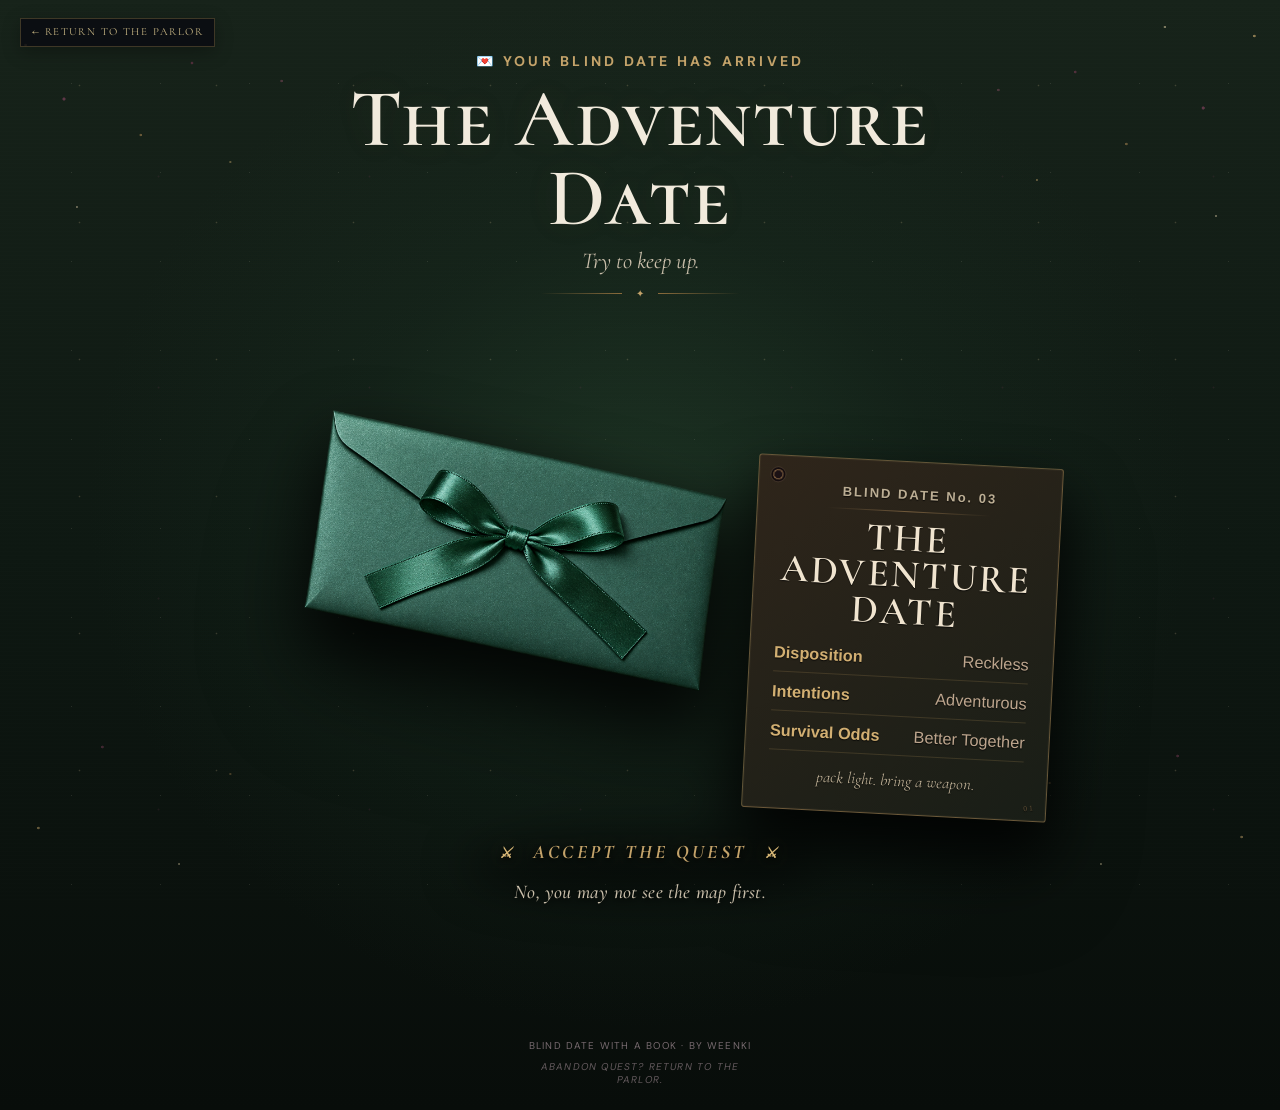
==== adventure/index.html @ 0236da06 "Ready to Launch - Return Fix" ====
<!doctype html>
<html lang="en">
<head>
  <meta charset="utf-8">
  <meta name="viewport" content="width=device-width,initial-scale=1">
  <meta name="theme-color" content="#102016">
  <title>The Adventure Date · Blind Date With a Book</title>
  <link rel="stylesheet" href="style.css?v=adventure-parlor-exit-v2">
</head>
<body>
  <a class="parlor-return" href="../" aria-label="Return to the Parlor">← RETURN TO THE PARLOR</a>
  <div class="ambient ambient-one" aria-hidden="true"></div>
  <div class="ambient ambient-two" aria-hidden="true"></div>
  <div class="stars" aria-hidden="true"></div>

  <main class="stage">
    <header class="intro">
      <p class="eyebrow">💌 YOUR BLIND DATE HAS ARRIVED</p>
      <h1>The Adventure Date</h1>
      <p class="teaser">Try to keep up.</p>
      <div class="intro-rule" aria-hidden="true"><span>✦</span></div>
    </header>

    <section class="experience" id="experience">
      <button class="parcel" id="parcel" type="button" aria-label="Accept the quest and reveal your blind date">
        <span class="parcel-shadow" aria-hidden="true"></span>

        <span class="artifact-wrap">
          <img class="artifact-image" src="adventure-book.png?v=2" alt="A wild floral arrangement concealing the identity of The Adventure Date">

          <span class="gift-tag">
            <small>BLIND DATE No. 03</small>
            <span class="tag-rule"></span>
            <strong>THE<br>ADVENTURE DATE</strong>
            <span class="profile-lines">
              <span><b>Disposition</b> Reckless</span>
              <span><b>Intentions</b> Adventurous</span>
              <span><b>Survival Odds</b> Better Together</span>
            </span>
            <em>pack light. bring a weapon.</em>
          </span>
        </span>

        <span class="open-label">
          <span>⚔</span>
          ACCEPT THE QUEST
          <span>⚔</span>
          <small>No, you may not see the map first.</small>
        </span>
      </button>

      <article class="reveal" id="reveal" aria-hidden="true" tabindex="-1">
        <div class="reveal-aura" aria-hidden="true"></div>
        <div class="match-badge" aria-hidden="true">⚔</div>
        <p class="match">IT'S A MATCH</p>
        <p class="match-sub">You were told to pack light. This is why.</p>

        <div class="date-layout">
          <div class="book-card cover-card" aria-label="Your date is A Hunt Bound in Blood by Krista Walsh">
            <span class="book-kicker">YOUR DATE IS</span>
            <a class="cover-link" href="https://kristawalshauthor.com/en-dkk/products/ahuntboundinblood-signed" target="_blank" rel="noopener noreferrer" aria-label="View A Hunt Bound in Blood on Krista Walsh's website">
              <img class="book-cover" src="https://imgproxy.fourthwall.dev/kyaQoo6imhklPMNOCARNAjVUAzSEUFcIfyKaNbsKg9o/w%3A1920/sm%3A1/enc/peoHB8gXzDjsmUce/URk1Kze2-LDdwKPb/ABMBqtC24QAJ7GVH/FZOfyT62feSMw3aG/FZwIRUAzNBgg0GzO/fihgcLsbEk1bO81g/z2Q3T1RoK274XM0b/DUs9BpGyb1E03TDQ/l3ChSGIYXUCUy2_R/U9Z5qXpMwna5bORC/MgSws_sIY_xQaJTd/qFjXcqAq_WNV2wvg/RT2Ax-sKRBWXotj7/Hd_wCQ.webp" alt="Cover of A Hunt Bound in Blood by Krista Walsh">
            </a>
            <p class="cover-caption"><strong>A Hunt Bound in Blood</strong><span>Krista Walsh</span></p>
          </div>

          <div class="date-profile">
            <div class="profile-heading">
              <span class="profile-number">DATE No. 03</span>
              <span class="profile-type">THE ADVENTURE DATE</span>
            </div>

            <p class="verdict">Quest accepted. Poor judgment confirmed.</p>
            <p class="message">
              You chose <strong>The Adventure Date.</strong><br>
              Hope you like maps, monsters, and developing feelings at deeply inconvenient moments.
            </p>

            <div class="details">
              <p class="details-title">WHAT&apos;S IN THE PACK</p>
              <div class="chips" aria-label="Book tropes and vibes">
                <span>treasure hunt</span>
                <span>librarian x rogue</span>
                <span>forced proximity</span>
                <span>deadly puzzles</span>
                <span>one tent</span>
                <span>opposites attract</span>
              </div>
            </div>

            <div class="warning-note">
              <span aria-hidden="true">🧭</span>
              <p><strong>House warning:</strong> shifter-claimed forests, giant-filled valleys, dragon-owned mountains, secrets, banter, and spice.</p>
            </div>
          </div>
        </div>

        <button id="reset" class="reset" type="button">↶ Roll the map back up</button>

        <section class="date-review adventure-review" id="date-review" aria-labelledby="review-title">
          <button class="review-toggle" id="review-toggle" type="button" aria-expanded="false" aria-controls="review-panel">
            <span aria-hidden="true">⚔</span> REVIEW YOUR DATE
          </button>
          <div class="review-panel" id="review-panel" hidden>
            <div class="review-card-sheen" aria-hidden="true"></div>
            <div class="review-card-stars" aria-hidden="true"><span></span><span></span><span></span><span></span><span></span><span></span></div>
            <div class="review-card-seal" aria-hidden="true">🧭</div>
            <p class="review-kicker">POST-QUEST FIELD REPORT</p>
            <h2 id="review-title">YOU SURVIVED. FILE YOUR FIELD REPORT.</h2>
            <p class="review-intro">The Matchmaking House needs a complete account of maps, monsters, bad ideas, and inconvenient feelings.</p>
            <form id="review-form" class="review-form">
              <label class="review-field"><span>Discord name <em>optional</em></span><input type="text" name="discordName" maxlength="80" autocomplete="nickname" placeholder="Anonymous adventurers welcome"></label>
              <fieldset class="rating-field"><legend>Overall Date Rating</legend><div class="rating-options" aria-label="Overall Date Rating">
                <label><input type="radio" name="overallRating" value="1" required><span>★<small>1</small></span></label><label><input type="radio" name="overallRating" value="2"><span>★★<small>2</small></span></label><label><input type="radio" name="overallRating" value="3"><span>★★★<small>3</small></span></label><label><input type="radio" name="overallRating" value="4"><span>★★★★<small>4</small></span></label><label><input type="radio" name="overallRating" value="5"><span>★★★★★<small>5</small></span></label>
              </div></fieldset>
              <fieldset class="rating-field"><legend>Chemistry</legend><div class="rating-options" aria-label="Chemistry">
                <label><input type="radio" name="chemistry" value="1" required><span>⚡<small>1</small></span></label><label><input type="radio" name="chemistry" value="2"><span>⚡⚡<small>2</small></span></label><label><input type="radio" name="chemistry" value="3"><span>⚡⚡⚡<small>3</small></span></label><label><input type="radio" name="chemistry" value="4"><span>⚡⚡⚡⚡<small>4</small></span></label><label><input type="radio" name="chemistry" value="5"><span>⚡⚡⚡⚡⚡<small>5</small></span></label>
              </div></fieldset>
              <fieldset class="rating-field"><legend>Spice</legend><div class="rating-options" aria-label="Spice">
                <label><input type="radio" name="spice" value="1" required><span>🌶️<small>1</small></span></label><label><input type="radio" name="spice" value="2"><span>🌶️🌶️<small>2</small></span></label><label><input type="radio" name="spice" value="3"><span>🌶️🌶️🌶️<small>3</small></span></label><label><input type="radio" name="spice" value="4"><span>🌶️🌶️🌶️🌶️<small>4</small></span></label><label><input type="radio" name="spice" value="5"><span>🌶️🌶️🌶️🌶️🌶️<small>5</small></span></label>
              </div></fieldset>
              <fieldset class="choice-field"><legend>Reading Status</legend><div class="choice-options">
                <label><input type="radio" name="status" value="Finished" required><span>⚔ Quest complete</span></label>
                <label><input type="radio" name="status" value="DNF'd"><span>↶ Abandoned the quest</span></label>
                <label><input type="radio" name="status" value="Currently lost in the wilderness"><span>🧭 Currently lost in the wilderness</span></label>
              </div></fieldset>
              <label class="review-field"><span>Biggest Green Flag</span><textarea name="greenFlag" rows="3" maxlength="600" required placeholder="Competence? Banter? Shared survival instincts?"></textarea></label>
              <label class="review-field"><span>Biggest Red Flag</span><textarea name="redFlag" rows="3" maxlength="600" required placeholder="Besides agreeing to this quest in the first place."></textarea></label>
              <label class="review-field"><span>Describe the date in one sentence</span><textarea name="oneSentence" rows="3" maxlength="800" required placeholder="Field notes may include screaming."></textarea></label>
              <fieldset class="choice-field"><legend>Would you adventure together again?</legend><div class="choice-options">
                <label><input type="radio" name="wouldDateAgain" value="Absolutely" required><span>⚔ Absolutely</span></label>
                <label><input type="radio" name="wouldDateAgain" value="After I restock my potions"><span>🧪 After I restock my potions</span></label>
                <label><input type="radio" name="wouldDateAgain" value="Only with a better map"><span>🗺 Only with a better map</span></label>
                <label><input type="radio" name="wouldDateAgain" value="I have retired from adventuring"><span>🏕 I have retired from adventuring</span></label>
              </div></fieldset>
              <button class="submit-review" id="submit-review" type="submit">⚔ SUBMIT FIELD REPORT ⚔</button>
              <p class="review-status" id="review-status" role="status" aria-live="polite"></p>
            </form>
            <div class="review-success" id="review-success" hidden>
              <div class="success-seal" aria-hidden="true">🧭</div><span aria-hidden="true">✦ ⚔ ✦</span>
              <h2>FIELD REPORT RECEIVED.</h2>
              <p>The Matchmaking House has updated the map and denied all liability.</p>
            </div>
          </div>
        </section>

      </article>

      <div class="motes" aria-hidden="true">
        <span></span><span></span><span></span><span></span><span></span><span></span>
      </div>
    </section>

    <footer>
      Blind Date With a Book · by Weenki
      <a class="parlor-footer-link" href="../">Abandon quest? Return to the Parlor.</a>
    </footer>
  </main>
  <script src="../house-data.js?v=back-office-v1"></script>

  <script src="script.js?v=adventure-back-office-v1"></script>
</body>
</html>
---- adventure/style.css ----
@import url('https://fonts.googleapis.com/css2?family=Cormorant+SC:wght@500;600&display=swap');
@import url('https://fonts.googleapis.com/css2?family=UnifrakturCook:wght@700&display=swap');
@import url('https://fonts.googleapis.com/css2?family=Cinzel+Decorative:wght@400;700&family=Cormorant+Garamond:ital,wght@0,500;0,600;0,700;1,500&family=DM+Sans:wght@400;500;600;700&display=swap');

:root{
  --ink:#f7efe9;
  --muted:#cbb9b3;
  --night:#090609;
  --night-2:#130c12;
  --plum:#351225;
  --wine:#7e2346;
  --wine-2:#9c365d;
  --wine-dark:#431226;
  --rose:#d392a7;
  --gold:#d9b977;
  --gold-bright:#f0d69b;
  --gold-dark:#8b6c3c;
  --paper:#d8c3a2;
  --paper-light:#ead9bd;
  --paper-dark:#b99672;
  --paper-ink:#3f2927;
  --twine:#7a5738;
}

*{box-sizing:border-box}
html{min-height:100%;scroll-behavior:smooth}

body{
  margin:0;
  min-height:100vh;
  overflow-x:hidden;
  color:var(--ink);
  font-family:"DM Sans",sans-serif;
  background:
    radial-gradient(circle at 50% -4%,rgba(126,35,70,.34),transparent 34rem),
    radial-gradient(circle at 13% 72%,rgba(83,44,77,.18),transparent 29rem),
    radial-gradient(circle at 86% 67%,rgba(121,82,43,.13),transparent 26rem),
    linear-gradient(180deg,#1a1018 0%,#0d080d 54%,#070507 100%);
}

body::after{
  content:"";
  position:fixed;
  inset:0;
  pointer-events:none;
  opacity:.17;
  background:
    repeating-linear-gradient(0deg,rgba(255,255,255,.015) 0 1px,transparent 1px 4px),
    linear-gradient(90deg,rgba(255,255,255,.01),transparent 24%,transparent 76%,rgba(255,255,255,.01));
  mix-blend-mode:screen;
}

.stars{
  position:fixed;
  inset:0;
  pointer-events:none;
  opacity:.28;
  background-image:
    radial-gradient(circle,#fff 0 1px,transparent 1.35px),
    radial-gradient(circle,var(--gold) 0 1px,transparent 1.35px),
    radial-gradient(circle,#fff 0 .7px,transparent 1px);
  background-size:113px 113px,173px 173px,71px 71px;
  background-position:5px 8px,47px 91px,23px 54px;
  mask-image:linear-gradient(to bottom,black 0%,black 38%,transparent 88%);
}

.ambient{position:fixed;border-radius:50%;filter:blur(90px);pointer-events:none;opacity:.12}
.ambient-one{width:38rem;height:38rem;background:#8f2c57;top:-16rem;left:-15rem}
.ambient-two{width:32rem;height:32rem;background:#a57b45;right:-14rem;bottom:-18rem}

.stage{
  position:relative;
  z-index:1;
  min-height:100vh;
  display:flex;
  flex-direction:column;
  align-items:center;
  padding:52px 20px 24px;
  text-align:center;
}

.intro{width:min(94vw,760px)}
.eyebrow{margin:0 0 10px;color:var(--gold);font-size:.73rem;font-weight:700;letter-spacing:.24em}
h1,h2{font-family:"Cormorant Garamond",serif}
h1{margin:0;font-size:clamp(3rem,8vw,5.4rem);font-weight:600;line-height:.94;text-shadow:0 8px 36px #000}
.teaser{margin:10px 0 11px;color:var(--muted);font-family:"Cormorant Garamond",serif;font-size:1.32rem;font-style:italic}
.intro-rule{display:flex;align-items:center;justify-content:center;gap:14px;color:var(--gold);font-size:.64rem;margin-bottom:2px}
.intro-rule::before,.intro-rule::after{content:"";width:82px;height:1px;background:linear-gradient(90deg,transparent,var(--gold-dark))}
.intro-rule::after{background:linear-gradient(90deg,var(--gold-dark),transparent)}

.experience{position:relative;display:grid;place-items:center;width:min(96vw,900px);min-height:650px;padding:16px 0 28px}

.parcel{
  position:relative;
  z-index:5;
  display:grid;
  place-items:center;
  border:0;
  padding:0;
  background:none;
  color:inherit;
  cursor:pointer;
  -webkit-tap-highlight-color:transparent;
  transition:opacity .35s ease,transform .35s ease;
}
.parcel:focus-visible{outline:2px solid var(--gold);outline-offset:14px;border-radius:16px}

.parcel-shadow{position:absolute;width:324px;height:62px;top:434px;border-radius:50%;background:#000;filter:blur(24px);opacity:.58;transition:.45s ease}

.wrapped-book{
  position:relative;
  display:block;
  width:308px;
  height:430px;
  border-radius:7px 13px 13px 7px;
  overflow:visible;
  transform:rotate(-1.3deg);
  filter:drop-shadow(0 28px 29px rgba(0,0,0,.58));
  transition:transform .34s cubic-bezier(.2,.8,.2,1),filter .34s ease;
}
.parcel:hover .wrapped-book{transform:translateY(-9px) rotate(-.5deg) scale(1.015);filter:drop-shadow(0 37px 33px rgba(0,0,0,.72))}
.parcel:hover .parcel-shadow{transform:scale(.94);opacity:.47}

.book-edge{position:absolute;inset:10px -8px -8px 9px;z-index:-2;border-radius:6px 15px 15px 7px;background:linear-gradient(90deg,#541b31,#3b1022 72%,#1d0912);box-shadow:inset -5px 0 #19070f,inset 0 1px rgba(255,255,255,.08)}

.paper{position:absolute;inset:0;background:linear-gradient(90deg,rgba(255,255,255,.18),transparent 16%,transparent 77%,rgba(59,35,22,.15)),linear-gradient(145deg,var(--paper-light),var(--paper) 58%,var(--paper-dark));border:1px solid rgba(67,44,29,.42);box-shadow:inset 0 0 40px rgba(80,50,29,.16),inset 0 0 0 1px rgba(255,255,255,.2);transition:transform .7s cubic-bezier(.16,.78,.19,1),opacity .5s ease}
.paper-left{right:49%;border-radius:7px 0 0 7px;transform-origin:left center}
.paper-right{left:49%;border-radius:0 13px 13px 0;transform-origin:right center}
.paper-fibers{position:absolute;inset:0;border-radius:inherit;pointer-events:none;opacity:.35;mix-blend-mode:multiply;background-image:repeating-linear-gradient(7deg,transparent 0 8px,rgba(78,48,30,.08) 9px 10px),radial-gradient(circle at 21% 13%,rgba(72,44,29,.23) 0 1px,transparent 1.5px),radial-gradient(circle at 73% 71%,rgba(72,44,29,.18) 0 1px,transparent 1.5px);background-size:auto,29px 31px,41px 39px;transition:opacity .45s ease}
.paper-stain{position:absolute;border-radius:50%;filter:blur(8px);opacity:.15;background:#765033;pointer-events:none}
.stain-one{width:92px;height:44px;left:22px;top:62px;transform:rotate(-18deg)}
.stain-two{width:70px;height:31px;right:18px;bottom:54px;transform:rotate(14deg)}

.corner-flourish{position:absolute;z-index:2;color:rgba(95,57,41,.48);font-family:"Cormorant Garamond",serif;font-size:2.5rem;line-height:1;transition:opacity .3s ease}
.corner-top-left{top:13px;left:16px;transform:rotate(-26deg)}
.corner-bottom-right{right:14px;bottom:10px;transform:rotate(155deg)}

.twine{position:absolute;z-index:6;background:repeating-linear-gradient(45deg,#62432d 0 3px,#9b7651 3px 6px,#6c4d33 6px 9px);box-shadow:0 1px 4px rgba(0,0,0,.42);transition:transform .68s cubic-bezier(.2,.75,.2,1),opacity .36s ease}
.twine-v{top:-9px;bottom:-8px;left:50%;width:11px;transform:translateX(-50%)}
.twine-h{left:-9px;right:-9px;top:144px;height:11px}
.twine-knot{position:absolute;z-index:7;width:28px;height:23px;left:50%;top:137px;transform:translate(-50%,-50%) rotate(12deg);border-radius:50%;border:5px solid #7c5a3b;box-shadow:0 2px 5px rgba(0,0,0,.35);transition:transform .65s ease,opacity .3s ease}

.wax-seal{position:absolute;z-index:9;top:111px;left:50%;display:grid;place-items:center;width:70px;height:70px;border-radius:50%;transform:translateX(-50%) rotate(-7deg);color:#f2c9d3;font-family:"Cormorant Garamond",serif;font-size:1.82rem;background:radial-gradient(circle at 34% 25%,#cb617e 0 5%,#a63f62 30%,#7d2448 68%,#4b132b 100%);box-shadow:0 8px 13px rgba(53,10,27,.42),inset 0 0 0 3px rgba(84,19,43,.44),inset 0 0 0 6px rgba(255,255,255,.06);transition:transform .7s cubic-bezier(.15,.75,.18,1),opacity .35s ease;overflow:hidden}
.seal-ring{position:absolute;inset:10px;border:1px solid rgba(246,201,213,.3);border-radius:50%}
.seal-heart{position:relative;z-index:2;text-shadow:0 2px 3px rgba(64,9,30,.5)}
.seal-glint{position:absolute;width:18px;height:48px;top:-10px;left:-18px;transform:rotate(22deg);background:linear-gradient(90deg,transparent,rgba(255,255,255,.34),transparent);transition:left .55s ease}
.parcel:hover .seal-glint{left:75px}

.gift-tag{position:absolute;z-index:8;top:176px;left:34px;width:240px;min-height:214px;padding:22px 18px 18px;color:var(--paper-ink);background:linear-gradient(150deg,#f0dfc2,#dcc3a0 78%,#c7aa84);border:1px solid rgba(83,53,34,.45);border-radius:2px;box-shadow:0 12px 17px rgba(58,36,21,.21),inset 0 0 0 1px rgba(255,255,255,.36);transform:rotate(1.5deg);transition:transform .65s cubic-bezier(.2,.75,.2,1),opacity .32s ease}
.gift-tag::before{content:"";position:absolute;top:-10px;left:50%;width:17px;height:17px;border-radius:50%;transform:translateX(-50%);background:#b99b72;box-shadow:inset 0 1px 4px rgba(53,31,18,.5),0 0 0 4px rgba(238,218,186,.75)}
.gift-tag small{display:block;font-size:.61rem;font-weight:700;letter-spacing:.22em;color:#684334}
.tag-rule{display:block;width:48px;height:1px;margin:9px auto 10px;background:#9a7354}
.gift-tag strong{display:block;font-family:"Cormorant Garamond",serif;font-size:2rem;line-height:.86;letter-spacing:.025em;color:#4d1d2d}
.profile-lines{display:grid;gap:4px;margin:15px auto 11px;text-align:left;font-size:.66rem;line-height:1.35;color:#5d463d}
.profile-lines span{display:flex;justify-content:space-between;gap:10px;border-bottom:1px dotted rgba(83,57,42,.34);padding-bottom:2px}
.profile-lines b{font-weight:700;color:#4c322c}
.gift-tag em{display:block;margin-top:9px;font-family:"Cormorant Garamond",serif;font-size:.9rem;color:#6e4c40}

.open-label{margin-top:34px;color:#d7c5bd;font-family:"Cormorant Garamond",serif;font-size:1.08rem;font-style:italic;letter-spacing:.04em;transition:opacity .32s ease,transform .32s ease}
.open-label span{display:inline-block;margin:0 8px;color:var(--gold);font-size:.63rem;animation:twinkle 2.4s ease-in-out infinite}
.open-label span:last-child{animation-delay:.7s}
@keyframes twinkle{50%{opacity:.35;transform:scale(.7)}}

.reveal{position:absolute;z-index:2;width:min(94vw,850px);opacity:0;visibility:hidden;transform:translateY(24px) scale(.97);transition:opacity .55s .08s ease,transform .62s .08s cubic-bezier(.18,.84,.2,1),visibility 0s .7s;outline:0}
.reveal-aura{position:absolute;z-index:-1;inset:4% 8%;border-radius:50%;background:radial-gradient(circle,rgba(126,35,70,.25),transparent 64%);filter:blur(35px)}
.match-badge{display:grid;place-items:center;width:56px;height:56px;margin:0 auto 8px;border:1px solid rgba(217,185,119,.52);border-radius:50%;color:#f0c3cf;background:linear-gradient(145deg,#8e2d50,#4e132b);box-shadow:0 8px 22px rgba(0,0,0,.38),inset 0 0 0 5px rgba(255,255,255,.03);font-family:"Cormorant Garamond",serif;font-size:1.35rem}
.match{margin:0;color:var(--gold-bright);font-size:.74rem;font-weight:800;letter-spacing:.3em}
.match-sub{margin:7px 0 22px;color:var(--muted);font-family:"Cormorant Garamond",serif;font-size:1rem;font-style:italic}

.date-layout{display:grid;grid-template-columns:minmax(230px,310px) minmax(300px,1fr);gap:28px;align-items:stretch;text-align:left}
.book-card{position:relative;min-height:430px;padding:42px 26px 34px;display:flex;flex-direction:column;justify-content:center;align-items:center;text-align:center;border:1px solid rgba(217,185,119,.55);border-radius:6px;background:radial-gradient(circle at 50% 25%,rgba(185,68,105,.18),transparent 31%),linear-gradient(145deg,#421326,#1b0c17 68%,#10080f);box-shadow:0 26px 52px rgba(0,0,0,.48),inset 0 0 0 5px #160a12,inset 0 0 0 6px rgba(217,185,119,.26)}
.book-card::before,.book-card::after{content:"";position:absolute;inset:14px;border:1px solid rgba(217,185,119,.14);pointer-events:none}
.book-card::after{inset:20px;border-color:rgba(217,185,119,.08)}
.book-kicker{color:var(--gold);font-size:.61rem;font-weight:700;letter-spacing:.24em}
.book-card h2{margin:23px 0 13px;color:#fff6f1;font-size:clamp(2.35rem,6vw,3.55rem);font-weight:600;line-height:.83;text-shadow:0 3px 18px #000}
.divider{display:flex;width:88px;align-items:center;gap:8px;color:var(--gold);font-size:.55rem}
.divider::before,.divider::after{content:"";height:1px;flex:1;background:linear-gradient(90deg,transparent,var(--gold-dark))}
.divider::after{background:linear-gradient(90deg,var(--gold-dark),transparent)}
.author{margin:13px 0 0;color:#d6c6c0;font-family:"Cormorant Garamond",serif;font-size:1.24rem;font-style:italic}
.book-ornament{position:absolute;color:rgba(217,185,119,.54)}
.ornament-top{top:26px;font-size:.65rem}
.ornament-bottom{bottom:21px;font-family:"Cormorant Garamond",serif;font-size:2rem}

.date-profile{position:relative;padding:28px 29px 26px;border:1px solid rgba(217,185,119,.2);border-radius:8px;background:linear-gradient(155deg,rgba(39,20,32,.96),rgba(17,10,16,.96));box-shadow:0 23px 50px rgba(0,0,0,.36),inset 0 1px rgba(255,255,255,.025)}
.profile-heading{display:flex;justify-content:space-between;gap:16px;align-items:end;padding-bottom:13px;border-bottom:1px solid rgba(217,185,119,.17);font-size:.61rem;font-weight:700;letter-spacing:.17em}
.profile-number{color:#9c8a83}.profile-type{color:var(--gold)}
.verdict{margin:22px 0 7px;font-family:"Cormorant Garamond",serif;font-size:2.08rem;font-weight:600;line-height:1;color:#f7ece7}
.message{margin:0;color:#cdbdb7;font-size:.9rem;line-height:1.65}.message strong{color:#f0d1da}
.details{margin-top:25px}.details-title{margin:0 0 10px;color:#a88f86;font-size:.59rem;font-weight:700;letter-spacing:.16em}
.chips{display:flex;flex-wrap:wrap;gap:7px}.chips span{padding:7px 10px;border:1px solid rgba(217,185,119,.22);border-radius:999px;background:rgba(126,35,70,.12);color:#e4d8d3;font-size:.7rem;letter-spacing:.02em}
.warning-note{display:flex;gap:11px;align-items:flex-start;margin-top:24px;padding:14px 15px;border-left:2px solid #8c3555;background:rgba(126,35,70,.09);color:#baa9a4}
.warning-note span{color:var(--gold);font-size:.9rem;margin-top:2px}.warning-note p{margin:0;font-family:"Cormorant Garamond",serif;font-size:.92rem;line-height:1.45}.warning-note strong{color:#e2cec8;font-weight:600}

.reset{margin-top:25px;padding:10px 16px;border:1px solid rgba(217,185,119,.26);border-radius:999px;background:rgba(255,255,255,.025);color:#b8a7a1;font-family:"DM Sans",sans-serif;font-size:.72rem;cursor:pointer;transition:.2s ease}
.reset:hover{border-color:rgba(217,185,119,.5);color:#efe4df;background:rgba(217,185,119,.06)}
.reset:focus-visible{outline:2px solid var(--gold);outline-offset:4px}

.motes{position:absolute;z-index:4;inset:0;pointer-events:none;overflow:visible}.motes span{position:absolute;left:50%;top:43%;width:4px;height:4px;border-radius:50%;background:var(--gold-bright);box-shadow:0 0 9px var(--gold);opacity:0}
.motes span:nth-child(1){--x:-150px;--y:-120px}.motes span:nth-child(2){--x:140px;--y:-86px}.motes span:nth-child(3){--x:-112px;--y:42px}.motes span:nth-child(4){--x:128px;--y:55px}.motes span:nth-child(5){--x:-48px;--y:-170px}.motes span:nth-child(6){--x:58px;--y:-145px}

.opening .wax-seal{transform:translateX(-50%) translateY(-8px) rotate(-30deg) scale(.78);opacity:0}
.opening .twine-v{transform:translateX(-50%) translateY(-26px) scaleY(.86);opacity:0}
.opening .twine-h{transform:translateX(36px) scaleX(.82);opacity:0}
.opening .twine-knot{transform:translate(-50%,-50%) rotate(70deg) scale(.6);opacity:0}
.opening .gift-tag{transform:translate(46px,32px) rotate(11deg);opacity:0}
.opening .paper-left{transform:translateX(-40px) rotateY(54deg) rotate(-5deg);opacity:.1}
.opening .paper-right{transform:translateX(40px) rotateY(-54deg) rotate(5deg);opacity:.1}
.opening .paper-fibers,.opening .corner-flourish{opacity:0}
.opening .motes span{animation:burst .85s ease-out forwards}
.opening .motes span:nth-child(2){animation-delay:.05s}.opening .motes span:nth-child(3){animation-delay:.1s}.opening .motes span:nth-child(4){animation-delay:.13s}.opening .motes span:nth-child(5){animation-delay:.17s}.opening .motes span:nth-child(6){animation-delay:.2s}
@keyframes burst{0%{opacity:0;transform:translate(0,0) scale(.4)}28%{opacity:1}100%{opacity:0;transform:translate(var(--x),var(--y)) scale(1.2)}}

.opened .parcel{opacity:0;visibility:hidden;transform:scale(.96);pointer-events:none;transition:opacity .25s ease,transform .25s ease,visibility 0s .25s}
.opened .reveal{opacity:1;visibility:visible;transform:none;transition-delay:.03s}

footer{margin-top:auto;padding-top:18px;color:#786b70;font-size:.62rem;letter-spacing:.12em;text-transform:uppercase}

@media (max-width:720px){
  .stage{padding-top:40px}.experience{min-height:760px}.date-layout{grid-template-columns:1fr;width:min(92vw,430px)}.book-card{min-height:370px}.date-profile{text-align:left}.reveal{position:relative;padding-top:14px}.opened .reveal{margin-top:-500px}.wrapped-book{width:286px;height:400px}.gift-tag{left:31px;top:163px;width:224px;min-height:204px;padding:20px 16px}.twine-h{top:134px}.wax-seal{top:102px}.parcel-shadow{top:405px;width:292px}
}

@media (max-width:380px){.wrapped-book{transform:scale(.92) rotate(-1deg)}.parcel:hover .wrapped-book{transform:translateY(-6px) scale(.93)}.date-profile{padding:23px 21px}.profile-heading{align-items:flex-start;flex-direction:column;gap:5px}}

@media (prefers-reduced-motion:reduce){
  *,*::before,*::after{animation-duration:.01ms!important;animation-iteration-count:1!important;scroll-behavior:auto!important;transition-duration:.01ms!important;transition-delay:0s!important}
}

/* =========================================================
   V3.1 — FORBIDDEN EDITION
   Dark fae correspondence / aged artifact material pass
   ========================================================= */

body {
  background:
    radial-gradient(circle at 50% 34%, rgba(92, 18, 39, .18), transparent 31rem),
    radial-gradient(circle at 18% 68%, rgba(64, 12, 28, .12), transparent 27rem),
    linear-gradient(180deg, #080609 0%, #0d070b 44%, #070608 100%);
}

.stars { opacity: .34; filter: sepia(.25) brightness(.72); }
.ambient { opacity: .38; filter: blur(76px); }

.wrapped-book {
  border-radius: 3px 7px 4px 2px;
  transform: rotate(-.45deg);
  box-shadow:
    0 34px 70px rgba(0,0,0,.62),
    0 8px 20px rgba(0,0,0,.48),
    inset 0 0 0 1px rgba(54,25,22,.42);
  filter: saturate(.72) contrast(1.04);
}

.paper {
  background:
    radial-gradient(circle at 18% 12%, rgba(91,49,31,.20), transparent 16%),
    radial-gradient(circle at 82% 78%, rgba(71,33,27,.17), transparent 21%),
    radial-gradient(circle at 62% 32%, rgba(255,247,211,.16), transparent 24%),
    repeating-linear-gradient(101deg, rgba(70,39,24,.035) 0 1px, transparent 1px 7px),
    linear-gradient(105deg, #c8b78e 0%, #e0d0a8 34%, #c7b184 72%, #ad956d 100%);
  box-shadow: inset 0 0 32px rgba(60,31,23,.28), inset 0 0 0 1px rgba(74,39,27,.18);
}

.paper::after {
  content: "";
  position: absolute;
  inset: 0;
  pointer-events: none;
  opacity: .38;
  background:
    linear-gradient(90deg, rgba(49,20,20,.26), transparent 5%, transparent 94%, rgba(49,20,20,.24)),
    linear-gradient(0deg, rgba(49,20,20,.24), transparent 6%, transparent 93%, rgba(49,20,20,.20));
  mix-blend-mode: multiply;
}

.paper-fibers { opacity: .28; filter: contrast(1.35) sepia(.7); }
.paper-stain { opacity: .45; filter: blur(4px) sepia(1); }
.corner-flourish { display: none; }

.wrapped-book::before,
.wrapped-book::after {
  content: "";
  position: absolute;
  z-index: 4;
  pointer-events: none;
  opacity: .20;
}
.wrapped-book::before {
  width: 58px; height: 58px; left: 17px; top: 18px;
  border-left: 1px solid #4e1722; border-top: 1px solid #4e1722;
  transform: rotate(-3deg);
}
.wrapped-book::after {
  width: 45px; height: 45px; right: 18px; bottom: 17px;
  border-right: 1px solid #4e1722; border-bottom: 1px solid #4e1722;
  transform: rotate(2deg);
}

.twine {
  background: linear-gradient(90deg, #2b201c, #5a4437 45%, #211915 100%);
  box-shadow: 0 2px 3px rgba(0,0,0,.44), inset 1px 0 rgba(164,135,100,.16);
  filter: saturate(.45) brightness(.72);
}
.twine-h { height: 7px; transform: rotate(-1.2deg); }
.twine-v { width: 7px; transform: rotate(.8deg); }
.twine-knot { filter: brightness(.55) saturate(.45); }

.wax-seal {
  width: 64px; height: 61px;
  border-radius: 46% 54% 51% 49% / 55% 45% 57% 43%;
  background:
    radial-gradient(circle at 37% 30%, rgba(156,54,67,.28), transparent 17%),
    radial-gradient(circle at 58% 62%, #4b101d 0 28%, #2c0a12 62%, #18070b 100%);
  box-shadow:
    0 8px 13px rgba(0,0,0,.54),
    inset 3px 3px 7px rgba(184,70,82,.14),
    inset -5px -6px 8px rgba(0,0,0,.42),
    0 0 0 1px rgba(11,4,7,.7);
  transform: rotate(-7deg);
}
.seal-ring { border-color: rgba(176,98,89,.28); box-shadow: inset 0 0 8px rgba(0,0,0,.38); }
.seal-heart { color: rgba(208,144,123,.48); text-shadow: 0 1px 1px #130509; font-size: 21px; }
.seal-glint { opacity: .15; }
.parcel:hover .wax-seal { box-shadow: 0 9px 16px rgba(0,0,0,.58), 0 0 18px rgba(101,18,34,.26), inset 3px 3px 7px rgba(184,70,82,.15), inset -5px -6px 8px rgba(0,0,0,.42); }

.gift-tag {
  background:
    radial-gradient(circle at 80% 12%, rgba(91,46,34,.10), transparent 18%),
    linear-gradient(108deg, #d8caa6, #cbb992 64%, #bca77d);
  border: 1px solid rgba(65,35,29,.34);
  border-radius: 1px 3px 2px 1px;
  box-shadow: 0 11px 19px rgba(26,10,12,.36), inset 0 0 18px rgba(82,46,32,.11);
  transform: rotate(1.8deg);
  color: #2a1718;
}
.gift-tag::after {
  content: "01";
  position: absolute; right: 11px; bottom: 9px;
  font-family: Georgia, serif; font-size: 10px; letter-spacing: .16em;
  color: rgba(77,17,30,.42); transform: rotate(-8deg);
}
.gift-tag small, .gift-tag em { color: #5d2630; }
.gift-tag strong { color: #271416; letter-spacing: .06em; }
.tag-rule { background: linear-gradient(90deg, transparent, rgba(86,23,34,.48), transparent); }
.profile-lines b { color: #4c1a24; }

.open-label {
  color: #9b7d69;
  letter-spacing: .24em;
  text-transform: uppercase;
  font-size: .69rem;
  gap: .7rem;
}
.open-label small {
  display: block;
  width: 100%;
  margin-top: .55rem;
  color: rgba(168,142,119,.52);
  font-family: Georgia, serif;
  font-size: .62rem;
  font-style: italic;
  letter-spacing: .08em;
  text-transform: none;
}

.motes span { background: #7f3b35; box-shadow: 0 0 8px rgba(112,42,38,.42); opacity: .5; }

/* The reveal: darkness first, then the real cover becomes the jewel. */
.reveal {
  background:
    radial-gradient(circle at 28% 45%, rgba(92,24,45,.16), transparent 29%),
    linear-gradient(145deg, rgba(24,13,20,.96), rgba(10,8,12,.985));
  border-color: rgba(141,104,69,.30);
  box-shadow: 0 30px 85px rgba(0,0,0,.64), inset 0 0 70px rgba(69,15,31,.08);
}

.cover-card {
  display: flex;
  flex-direction: column;
  align-items: center;
  justify-content: flex-start;
  padding: 1.35rem 1.35rem 1.15rem;
  background: linear-gradient(145deg, rgba(16,10,14,.92), rgba(31,13,22,.74));
  border: 1px solid rgba(151,112,72,.34);
  box-shadow: inset 0 0 28px rgba(0,0,0,.32), 0 17px 35px rgba(0,0,0,.36);
}
.cover-card .book-kicker {
  margin-bottom: .85rem;
  color: #b99a70;
  font-size: .66rem;
  letter-spacing: .27em;
}
.cover-link {
  display: block;
  width: min(100%, 255px);
  line-height: 0;
  position: relative;
  isolation: isolate;
}
.cover-link::before {
  content: "";
  position: absolute;
  inset: -7px;
  z-index: -1;
  border: 1px solid rgba(183,142,91,.30);
  box-shadow: 0 0 28px rgba(117,33,61,.20);
}
.book-cover {
  display: block;
  width: 100%;
  height: auto;
  max-height: 385px;
  object-fit: contain;
  box-shadow: 0 19px 38px rgba(0,0,0,.60), 0 0 28px rgba(112,32,58,.15);
  filter: saturate(.96) contrast(1.02);
  transition: transform .28s ease, filter .28s ease, box-shadow .28s ease;
}
.cover-link:hover .book-cover,
.cover-link:focus-visible .book-cover {
  transform: translateY(-3px) scale(1.008);
  filter: saturate(1.04) contrast(1.03);
  box-shadow: 0 22px 42px rgba(0,0,0,.66), 0 0 36px rgba(124,38,67,.22);
}
.cover-caption {
  margin: .9rem 0 0;
  text-align: center;
  font-family: Georgia, serif;
  color: #d6c2a1;
  line-height: 1.35;
}
.cover-caption strong { display: block; font-weight: 500; font-size: 1rem; }
.cover-caption span { display: block; margin-top: .2rem; color: #8f7468; font-size: .76rem; letter-spacing: .12em; text-transform: uppercase; }

.profile-heading { border-bottom-color: rgba(142,100,68,.28); }
.profile-number { color: #927861; }
.profile-type { color: #8e3949; }
.verdict { color: #d2b486; }
.message { color: #b9a9a2; }
.message strong { color: #d4b78d; }
.details-title { color: #806b5d; }
.chips span {
  border-radius: 2px;
  border-color: rgba(132,92,66,.30);
  background: rgba(45,22,28,.34);
  color: #a98d7a;
  letter-spacing: .08em;
  text-transform: uppercase;
  font-size: .62rem;
}
.warning-note { border-color: rgba(120,78,58,.25); background: rgba(54,22,28,.24); color: #9c8275; }
.warning-note span { color: #74404a; }
.reset { color: #a88d76; border-color: rgba(146,105,73,.32); background: rgba(16,10,13,.35); }
.reset:hover { background: rgba(62,23,33,.34); color: #d1b58d; }

@media (max-width: 700px) {
  .cover-link { width: min(78vw, 255px); }
  .book-cover { max-height: none; }
}

/* =========================================================
   V3.2 — LUXURY GOTHIC ARTIFACT
   Real/static hero asset + reusable CSS dossier tag.
   Reveal styles above are intentionally left untouched.
   ========================================================= */

.parcel {
  width: min(92vw, 470px);
  min-height: 625px;
  display: flex;
  flex-direction: column;
  align-items: center;
  justify-content: flex-start;
  padding: 0;
}

.artifact-wrap {
  position: relative;
  display: block;
  width: min(92vw, 430px);
  aspect-ratio: 1211 / 1299;
  transform: translateY(0) scale(1);
  transform-origin: center 54%;
  transition: transform .6s cubic-bezier(.18,.78,.18,1), filter .6s ease, opacity .38s ease;
  filter: drop-shadow(0 32px 30px rgba(0,0,0,.72));
}

.artifact-image {
  display: block;
  width: 100%;
  height: 100%;
  object-fit: contain;
  user-select: none;
  -webkit-user-drag: none;
  pointer-events: none;
}

/* Reusable monthly dossier: deliberately separate from the artwork. */
.artifact-wrap .gift-tag {
  position: absolute;
  z-index: 5;
  top: 57%;
  right: -1.5%;
  left: auto;
  width: 48%;
  min-height: 0;
  padding: 17px 16px 15px;
  color: #d8bea0;
  background:
    linear-gradient(145deg, rgba(33,22,22,.96), rgba(17,12,14,.98)),
    #191014;
  border: 1px solid rgba(180,137,86,.45);
  border-radius: 3px;
  box-shadow:
    0 16px 28px rgba(0,0,0,.55),
    inset 0 0 0 1px rgba(255,255,255,.025),
    inset 0 0 26px rgba(112,46,52,.09);
  transform: rotate(3deg);
  text-shadow: 0 1px 1px rgba(0,0,0,.7);
}

.artifact-wrap .gift-tag::before {
  content: "";
  position: absolute;
  width: 14px;
  height: 14px;
  left: 11px;
  top: 11px;
  border: 1px solid rgba(178,136,85,.5);
  border-radius: 50%;
  background: radial-gradient(circle, #1b1114 40%, #806040 43% 50%, #130c0e 53%);
  box-shadow: none;
  transform: none;
}

.artifact-wrap .gift-tag::after {
  content: "01";
  position: absolute;
  right: 10px;
  bottom: 8px;
  font-size: .47rem;
  letter-spacing: .28em;
  color: rgba(185,145,96,.48);
}

.artifact-wrap .gift-tag small {
  display: block;
  padding-left: 18px;
  color: #b9966e;
  font-size: .52rem;
  font-weight: 700;
  letter-spacing: .22em;
}

.artifact-wrap .gift-tag .tag-rule {
  display: block;
  width: 64%;
  height: 1px;
  margin: 8px auto 9px;
  background: linear-gradient(90deg, transparent, rgba(190,148,95,.5), transparent);
}

.artifact-wrap .gift-tag strong {
  display: block;
  color: #ead9c4;
  font-family: "Cormorant Garamond", serif;
  font-size: clamp(1.25rem, 4vw, 1.75rem);
  font-weight: 600;
  line-height: .88;
  letter-spacing: .06em;
}

.artifact-wrap .profile-lines {
  display: grid;
  gap: 5px;
  margin-top: 12px;
  font-size: clamp(.55rem, 1.8vw, .68rem);
  color: #bea68e;
}

.artifact-wrap .profile-lines span {
  display: flex;
  justify-content: space-between;
  gap: 10px;
  padding-bottom: 4px;
  border-bottom: 1px solid rgba(181,135,86,.18);
}

.artifact-wrap .profile-lines b {
  color: #d8bea0;
}

.artifact-wrap .gift-tag em {
  display: block;
  margin-top: 9px;
  color: #987b67;
  font-family: "Cormorant Garamond", serif;
  font-size: .72rem;
}

.parcel-shadow {
  width: 355px;
  height: 58px;
  top: 520px;
  opacity: .55;
}

.open-label {
  margin-top: -2px;
  color: #d9b776;
  font-weight: 700;
  letter-spacing: .22em;
  text-shadow: 0 0 14px rgba(183,119,53,.16), 0 2px 4px #000;
  opacity: 1;
}

.open-label small {
  display: block;
  margin-top: 9px;
  color: #bda59a;
  font-family: "Cormorant Garamond", serif;
  font-size: .9rem;
  font-style: italic;
  font-weight: 500;
  letter-spacing: .035em;
  text-transform: none;
}

.parcel:hover .artifact-wrap,
.parcel:focus-visible .artifact-wrap {
  transform: translateY(-8px) scale(1.012);
  filter: drop-shadow(0 40px 34px rgba(0,0,0,.78)) brightness(1.035);
}

.parcel:hover .artifact-wrap .gift-tag,
.parcel:focus-visible .artifact-wrap .gift-tag {
  transform: rotate(1.5deg) translateY(-2px);
}

.artifact-wrap .gift-tag {
  transition: transform .55s cubic-bezier(.18,.78,.18,1), opacity .38s ease;
}

.opening .artifact-wrap {
  transform: translateY(-4px) scale(.965);
  filter: drop-shadow(0 25px 26px rgba(0,0,0,.75)) brightness(.72);
  opacity: 0;
}

.opening .artifact-wrap .gift-tag {
  transform: translate(30px,18px) rotate(10deg);
  opacity: 0;
}

/* Defuse the old CSS-built parcel pieces; V3.2 uses the image asset instead. */
.wrapped-book,
.twine,
.twine-knot,
.wax-seal,
.paper,
.paper-fibers,
.paper-stain,
.corner-flourish,
.book-edge { display: none !important; }

@media (max-width: 560px) {
  .parcel { width: min(96vw, 390px); min-height: 555px; }
  .artifact-wrap { width: min(94vw, 365px); }
  .artifact-wrap .gift-tag {
    right: 1%;
    top: 57%;
    width: 51%;
    padding: 14px 13px 13px;
  }
  .artifact-wrap .gift-tag em { font-size: .65rem; }
  .open-label { margin-top: 0; font-size: .72rem; letter-spacing: .17em; }
  .open-label small { font-size: .82rem; }
  .parcel-shadow { top: 460px; width: 285px; }
}

@media (max-width: 380px) {
  .artifact-wrap { width: min(96vw, 330px); }
  .artifact-wrap .gift-tag { width: 53%; top: 58%; right: 0; }
  .artifact-wrap .profile-lines span { gap: 5px; }
}


/* =========================================================
   V3.4 — actual unopened-screen layout fix
   Book asset + reveal are unchanged.
   ========================================================= */

/* Four-corner atmospheric glow: matching pink/plum at both top corners,
   with restrained lower glows for balance. */
body {
  background:
    radial-gradient(circle at 4% 4%, rgba(143,44,87,.24), transparent 25rem),
    radial-gradient(circle at 96% 4%, rgba(143,44,87,.24), transparent 25rem),
    radial-gradient(circle at 7% 94%, rgba(83,44,77,.14), transparent 27rem),
    radial-gradient(circle at 93% 94%, rgba(143,44,87,.16), transparent 27rem),
    radial-gradient(circle at 50% -4%, rgba(126,35,70,.24), transparent 34rem),
    linear-gradient(180deg,#1a1018 0%,#0d080d 54%,#070507 100%);
}

/* Restore the texture overlay; V3.3 accidentally repurposed body::after. */
body::after {
  content:"";
  position:fixed;
  inset:0;
  pointer-events:none;
  opacity:.17;
  background:
    repeating-linear-gradient(0deg,rgba(255,255,255,.015) 0 1px,transparent 1px 4px),
    linear-gradient(90deg,rgba(255,255,255,.01),transparent 24%,transparent 76%,rgba(255,255,255,.01));
  mix-blend-mode:screen;
}

/* Give the desktop composition enough room for the dossier to live
   BESIDE the book instead of on top of the CTA. */
@media (min-width: 760px) {
  .experience {
    width: min(96vw, 1040px);
  }

  .parcel {
    width: min(94vw, 920px);
    min-height: 650px;
    overflow: visible;
  }

  .artifact-wrap {
    left: -125px;
  }

  .artifact-wrap .gift-tag {
    top: 31%;
    right: -285px;
    left: auto;
    width: 275px;
    padding: 22px 22px 20px;
    transform: rotate(3deg);
  }

  .artifact-wrap .gift-tag small {
    padding-left: 20px;
    font-size: .66rem;
    letter-spacing: .20em;
  }

  .artifact-wrap .gift-tag strong {
    font-size: 2.15rem;
    line-height: .88;
  }

  .artifact-wrap .profile-lines {
    margin-top: 16px;
    gap: 8px;
    font-size: .80rem;
  }

  .artifact-wrap .profile-lines span {
    gap: 16px;
    padding-bottom: 7px;
  }

  .artifact-wrap .gift-tag em {
    margin-top: 13px;
    font-size: .90rem;
    color: #b89678;
  }

  /* Keep the CTA fully below the whole book+dossier composition. */
  .open-label {
    position: relative;
    z-index: 12;
    width: min(92vw, 720px);
    margin-top: 22px;
    color: #edcf8a;
    font-size: .90rem;
    line-height: 1.35;
    letter-spacing: .24em;
    text-shadow:
      0 2px 5px rgba(0,0,0,.95),
      0 0 18px rgba(217,185,119,.20);
  }

  .open-label small {
    margin-top: 11px;
    color: #d3c1b9;
    font-size: 1.08rem;
    line-height: 1.35;
    letter-spacing: .025em;
    text-shadow: 0 2px 6px rgba(0,0,0,.95);
  }

  /* Preserve horizontal placement during hover/focus. */
  .parcel:hover .artifact-wrap,
  .parcel:focus-visible .artifact-wrap {
    transform: translateY(-8px) scale(1.012);
  }

  .parcel:hover .artifact-wrap .gift-tag,
  .parcel:focus-visible .artifact-wrap .gift-tag {
    transform: rotate(1.5deg) translateY(-2px);
  }
}

/* Tablet/mobile: stack cleanly rather than forcing the side-by-side layout. */
@media (max-width: 759px) {
  .artifact-wrap {
    left: 0;
  }

  .artifact-wrap .gift-tag {
    top: 60%;
    right: -1%;
    left: auto;
  }

  .open-label {
    margin-top: 18px;
    color: #edcf8a;
    font-size: .78rem;
    line-height: 1.35;
    letter-spacing: .16em;
    text-shadow: 0 2px 5px rgba(0,0,0,.95);
  }

  .open-label small {
    color: #d3c1b9;
    font-size: .92rem;
    line-height: 1.35;
    text-shadow: 0 2px 6px rgba(0,0,0,.95);
  }
}


/* =========================================================
   V3.5 — transparent book + sparkfield atmosphere
   No redesign to the book, dossier, CTA, or reveal.
   ========================================================= */

/* Kill the old blurred corner lamps entirely. */
.ambient,
.ambient-one,
.ambient-two {
  display: none !important;
}

/* Deep velvet-black/plum base, without the big radial light blobs. */
body {
  background:
    linear-gradient(180deg, #120a11 0%, #0c080d 46%, #070507 100%) !important;
}

/* Keep the subtle physical texture, but do not create corner lighting. */
body::after {
  content: "";
  position: fixed;
  inset: 0;
  pointer-events: none;
  opacity: .14;
  background:
    repeating-linear-gradient(
      0deg,
      rgba(255,255,255,.012) 0 1px,
      transparent 1px 4px
    );
  mix-blend-mode: screen;
}

/* Fine star-dust/sparks instead of glowing corner blobs. */
.stars {
  position: fixed;
  inset: 0;
  pointer-events: none;
  opacity: .72 !important;
  filter: none !important;
  mask-image: none !important;
  -webkit-mask-image: none !important;

  background-image:
    /* top-left cluster */
    radial-gradient(circle at 2% 5%, rgba(238,196,126,.88) 0 1px, transparent 1.6px),
    radial-gradient(circle at 5% 11%, rgba(191,85,132,.70) 0 1.2px, transparent 1.9px),
    radial-gradient(circle at 8% 3%, rgba(244,223,179,.74) 0 .9px, transparent 1.5px),
    radial-gradient(circle at 11% 15%, rgba(222,168,101,.66) 0 1px, transparent 1.6px),
    radial-gradient(circle at 15% 7%, rgba(184,72,120,.58) 0 1px, transparent 1.7px),
    radial-gradient(circle at 18% 18%, rgba(238,196,126,.56) 0 .8px, transparent 1.4px),
    radial-gradient(circle at 6% 23%, rgba(237,216,180,.62) 0 .8px, transparent 1.4px),
    radial-gradient(circle at 22% 9%, rgba(206,104,145,.48) 0 1px, transparent 1.6px),

    /* top-right cluster */
    radial-gradient(circle at 98% 4%, rgba(238,196,126,.88) 0 1px, transparent 1.6px),
    radial-gradient(circle at 94% 12%, rgba(191,85,132,.70) 0 1.2px, transparent 1.9px),
    radial-gradient(circle at 91% 3%, rgba(244,223,179,.74) 0 .9px, transparent 1.5px),
    radial-gradient(circle at 88% 16%, rgba(222,168,101,.66) 0 1px, transparent 1.6px),
    radial-gradient(circle at 84% 8%, rgba(184,72,120,.58) 0 1px, transparent 1.7px),
    radial-gradient(circle at 81% 20%, rgba(238,196,126,.56) 0 .8px, transparent 1.4px),
    radial-gradient(circle at 95% 24%, rgba(237,216,180,.62) 0 .8px, transparent 1.4px),
    radial-gradient(circle at 78% 10%, rgba(206,104,145,.48) 0 1px, transparent 1.6px),

    /* lower-left dust */
    radial-gradient(circle at 3% 92%, rgba(238,196,126,.64) 0 1px, transparent 1.6px),
    radial-gradient(circle at 8% 83%, rgba(191,85,132,.48) 0 1px, transparent 1.7px),
    radial-gradient(circle at 14% 96%, rgba(244,223,179,.52) 0 .8px, transparent 1.4px),
    radial-gradient(circle at 18% 86%, rgba(222,168,101,.44) 0 .8px, transparent 1.4px),

    /* lower-right dust */
    radial-gradient(circle at 97% 93%, rgba(238,196,126,.64) 0 1px, transparent 1.6px),
    radial-gradient(circle at 92% 84%, rgba(191,85,132,.48) 0 1px, transparent 1.7px),
    radial-gradient(circle at 86% 96%, rgba(244,223,179,.52) 0 .8px, transparent 1.4px),
    radial-gradient(circle at 82% 87%, rgba(222,168,101,.44) 0 .8px, transparent 1.4px),

    /* all-over faint dust */
    radial-gradient(circle, rgba(237,210,161,.32) 0 .7px, transparent 1.1px),
    radial-gradient(circle, rgba(162,72,111,.22) 0 .7px, transparent 1.2px),
    radial-gradient(circle, rgba(255,245,226,.18) 0 .6px, transparent 1px);

  background-size:
    auto,auto,auto,auto,auto,auto,auto,auto,
    auto,auto,auto,auto,auto,auto,auto,auto,
    auto,auto,auto,auto,
    auto,auto,auto,auto,
    137px 137px,
    211px 211px,
    89px 89px;

  background-position:
    0 0,0 0,0 0,0 0,0 0,0 0,0 0,0 0,
    0 0,0 0,0 0,0 0,0 0,0 0,0 0,0 0,
    0 0,0 0,0 0,0 0,
    0 0,0 0,0 0,0 0,
    11px 17px,
    53px 71px,
    27px 39px;
}

/* The PNG itself now has alpha, so make absolutely sure nothing behind it
   reintroduces a rectangular plate. */
.artifact-image,
.forbidden-book,
.artifact-wrap img {
  background: transparent !important;
  box-shadow: none;
}


/* =========================================================
   V3.6 — typography/readability polish only
   Book, transparent asset, background, layout, reveal = untouched.
   ========================================================= */

/* Give the archetype title a more ceremonial/gothic display face. */
.intro h1 {
  font-family: "Cinzel Decorative", "Cormorant Garamond", serif;
  font-size: clamp(3.35rem, 7.2vw, 6rem);
  font-weight: 400;
  line-height: .98;
  letter-spacing: .015em;
}

/* Slightly larger supporting intro text. */
.eyebrow {
  font-size: clamp(.72rem, 1vw, .86rem);
}
.teaser {
  font-size: clamp(1.35rem, 1.8vw, 1.62rem);
}

/* Make the reusable CSS dossier comfortably readable. */
.artifact-wrap .gift-tag {
  width: 300px;
  padding: 25px 24px 22px;
}

.artifact-wrap .gift-tag small {
  font-size: .76rem;
  letter-spacing: .19em;
}

.artifact-wrap .gift-tag strong {
  font-size: 2.45rem;
  line-height: .88;
}

.artifact-wrap .profile-lines {
  margin-top: 18px;
  gap: 9px;
  font-size: .94rem;
}

.artifact-wrap .profile-lines span {
  padding-bottom: 8px;
}

.artifact-wrap .gift-tag em {
  margin-top: 14px;
  font-size: 1rem;
}

/* CTA and binding warning: deliberately larger, still elegant. */
.open-label {
  font-size: 1.08rem !important;
  line-height: 1.4;
  letter-spacing: .22em !important;
}

.open-label small {
  margin-top: 12px;
  font-size: 1.18rem !important;
  line-height: 1.45;
  letter-spacing: .02em !important;
}

/* Keep the side-by-side composition balanced after enlarging the card. */
@media (min-width: 760px) {
  .artifact-wrap .gift-tag {
    right: -315px;
  }
}

/* Don't let the larger typography bully smaller screens. */
@media (max-width: 759px) {
  .intro h1 {
    font-size: clamp(2.65rem, 12vw, 4rem);
  }

  .artifact-wrap .gift-tag {
    width: 56%;
    padding: 16px 14px 14px;
  }

  .artifact-wrap .gift-tag small {
    font-size: .55rem;
  }

  .artifact-wrap .gift-tag strong {
    font-size: 1.55rem;
  }

  .artifact-wrap .profile-lines {
    font-size: .66rem;
  }

  .artifact-wrap .gift-tag em {
    font-size: .72rem;
  }

  .open-label {
    font-size: .82rem !important;
    letter-spacing: .14em !important;
  }

  .open-label small {
    font-size: .96rem !important;
  }
}


/* =========================================================
   V3.7 — MAKE THE TINY SHIT READABLE
   Typography only. Book/background/reveal untouched.
   ========================================================= */

/* The VERY TOP archetype title — deliberately and visibly different. */
.intro h1 {
  font-family: "UnifrakturCook", "Cormorant Garamond", Georgia, serif !important;
  font-size: clamp(4rem, 7.4vw, 6.6rem) !important;
  font-weight: 700 !important;
  line-height: .94 !important;
  letter-spacing: .01em !important;
}

/* Dossier: prioritize legibility over dainty tiny type. */
.artifact-wrap .gift-tag small {
  font-size: .88rem !important;
  line-height: 1.25 !important;
  letter-spacing: .15em !important;
}

.artifact-wrap .gift-tag strong {
  font-size: 2.55rem !important;
  line-height: .92 !important;
}

.artifact-wrap .profile-lines {
  font-size: 1.08rem !important;
  line-height: 1.3 !important;
}

.artifact-wrap .profile-lines span,
.artifact-wrap .profile-lines b {
  font-size: inherit !important;
}

.artifact-wrap .gift-tag em {
  font-size: 1.12rem !important;
  line-height: 1.35 !important;
}

/* Bottom CTA: keep the sparkles, make the invitation impossible to miss. */
.open-label {
  font-size: 1.32rem !important;
  line-height: 1.4 !important;
  letter-spacing: .18em !important;
}

.open-label small {
  display: block !important;
  margin-top: 14px !important;
  font-size: 1.42rem !important;
  line-height: 1.45 !important;
  letter-spacing: .01em !important;
}

/* Mobile stays readable without exploding off-screen. */
@media (max-width: 759px) {
  .intro h1 {
    font-size: clamp(3rem, 13vw, 4.5rem) !important;
  }

  .artifact-wrap .gift-tag small {
    font-size: .66rem !important;
  }

  .artifact-wrap .gift-tag strong {
    font-size: 1.72rem !important;
  }

  .artifact-wrap .profile-lines {
    font-size: .78rem !important;
  }

  .artifact-wrap .gift-tag em {
    font-size: .82rem !important;
  }

  .open-label {
    font-size: .94rem !important;
  }

  .open-label small {
    font-size: 1.08rem !important;
  }
}


/* =========================================================
   V3.8 — STOP MAKING BRITT SQUINT
   CSS only: larger type + brighter stage + reliable title font.
   Book image and reveal remain untouched.
   ========================================================= */

/* A lighter plum-black stage with a soft CENTER lift behind the book.
   No return of the giant corner lamps. */
body {
  background:
    radial-gradient(ellipse at 50% 48%, rgba(83, 35, 61, .34) 0%, rgba(38, 18, 31, .18) 31%, transparent 58%),
    linear-gradient(180deg, #1b1019 0%, #130c13 48%, #0d090e 100%) !important;
}

/* Header: make the whole hierarchy easier to read. */
.eyebrow {
  font-size: 1rem !important;
  letter-spacing: .25em !important;
}

.intro h1 {
  /* Deliberately uses a built-in/local display stack so it WILL change
     even if Google Fonts decides to be a little bastard. */
  font-family: "Copperplate", "Copperplate Gothic Light", "Palatino Linotype", Georgia, serif !important;
  font-size: clamp(4.5rem, 8.4vw, 7.4rem) !important;
  font-weight: 500 !important;
  line-height: .94 !important;
  letter-spacing: .015em !important;
  font-variant: small-caps;
}

.teaser {
  font-size: 1.7rem !important;
  line-height: 1.25 !important;
}

/* Bigger dossier/card so the larger type has room to breathe. */
@media (min-width: 760px) {
  .artifact-wrap .gift-tag {
    width: 340px !important;
    padding: 29px 28px 26px !important;
    right: -360px !important;
  }
}

.artifact-wrap .gift-tag small {
  font-size: 1rem !important;
  line-height: 1.3 !important;
  letter-spacing: .14em !important;
}

.artifact-wrap .gift-tag strong {
  font-size: 2.9rem !important;
  line-height: .94 !important;
}

.artifact-wrap .profile-lines {
  margin-top: 21px !important;
  gap: 11px !important;
  font-size: 1.24rem !important;
  line-height: 1.35 !important;
}

.artifact-wrap .profile-lines span {
  padding-bottom: 10px !important;
}

.artifact-wrap .profile-lines b {
  font-size: 1.24rem !important;
  font-weight: 700 !important;
}

.artifact-wrap .gift-tag em {
  margin-top: 17px !important;
  font-size: 1.28rem !important;
  line-height: 1.35 !important;
}

/* Bottom invitation: this is a CTA, not a footnote. */
.open-label {
  margin-top: 28px !important;
  font-size: 1.58rem !important;
  line-height: 1.4 !important;
  letter-spacing: .15em !important;
  font-weight: 700 !important;
}

.open-label > span {
  font-size: 1rem !important;
  margin: 0 12px !important;
}

.open-label small {
  display: block !important;
  margin-top: 15px !important;
  font-size: 1.62rem !important;
  line-height: 1.45 !important;
  letter-spacing: .005em !important;
  font-weight: 500 !important;
}

/* Mobile: still substantially larger than before. */
@media (max-width: 759px) {
  .eyebrow { font-size: .78rem !important; }

  .intro h1 {
    font-size: clamp(3.2rem, 14vw, 5rem) !important;
  }

  .teaser { font-size: 1.35rem !important; }

  .artifact-wrap .gift-tag {
    width: 62% !important;
    padding: 18px 16px 16px !important;
  }

  .artifact-wrap .gift-tag small { font-size: .72rem !important; }
  .artifact-wrap .gift-tag strong { font-size: 1.95rem !important; }
  .artifact-wrap .profile-lines,
  .artifact-wrap .profile-lines b { font-size: .88rem !important; }
  .artifact-wrap .gift-tag em { font-size: .92rem !important; }

  .open-label {
    font-size: 1.05rem !important;
    letter-spacing: .11em !important;
  }

  .open-label small { font-size: 1.18rem !important; }
}


/* =========================================================
   V3.9 — GOLDILOCKS TYPOGRAPHY
   Keep V3.8's brighter background.
   Only rebalance type/card sizing and spacing.
   Book + reveal remain untouched.
   ========================================================= */

/* Top title: elegant gothic/small-caps, not screaming. */
.intro h1 {
  font-family: "Cormorant SC", "Cormorant Garamond", Georgia, serif !important;
  font-size: clamp(3.8rem, 6.4vw, 5.6rem) !important;
  font-weight: 600 !important;
  line-height: .96 !important;
  letter-spacing: .02em !important;
  font-variant: normal !important;
}

/* Supporting header copy: readable but restrained. */
.eyebrow {
  font-size: .88rem !important;
  letter-spacing: .23em !important;
}

.teaser {
  font-size: 1.42rem !important;
  line-height: 1.25 !important;
}

/* Card: between V3.7 and V3.8, with enough breathing room. */
@media (min-width: 760px) {
  .artifact-wrap .gift-tag {
    width: 305px !important;
    padding: 25px 24px 22px !important;
    right: -325px !important;
  }
}

.artifact-wrap .gift-tag small {
  font-size: .82rem !important;
  line-height: 1.25 !important;
  letter-spacing: .15em !important;
}

.artifact-wrap .gift-tag strong {
  font-size: 2.45rem !important;
  line-height: .92 !important;
}

.artifact-wrap .profile-lines {
  margin-top: 18px !important;
  gap: 9px !important;
  font-size: 1.02rem !important;
  line-height: 1.3 !important;
}

.artifact-wrap .profile-lines span {
  padding-bottom: 8px !important;
}

.artifact-wrap .profile-lines b {
  font-size: 1.02rem !important;
  font-weight: 700 !important;
}

.artifact-wrap .gift-tag em {
  margin-top: 14px !important;
  font-size: 1.02rem !important;
  line-height: 1.35 !important;
}

/* CTA: obvious, but not enormous. */
.open-label {
  margin-top: 28px !important;
  font-size: 1.2rem !important;
  line-height: 1.4 !important;
  letter-spacing: .17em !important;
  font-weight: 700 !important;
}

.open-label > span {
  font-size: .92rem !important;
  margin: 0 10px !important;
}

.open-label small {
  display: block !important;
  margin-top: 12px !important;
  font-size: 1.22rem !important;
  line-height: 1.45 !important;
  letter-spacing: .01em !important;
  font-weight: 500 !important;
}

/* Keep the card and CTA from colliding visually. */
@media (min-width: 760px) {
  .parcel {
    min-height: 675px !important;
  }
}

/* Mobile tuning */
@media (max-width: 759px) {
  .intro h1 {
    font-size: clamp(2.9rem, 12vw, 4.2rem) !important;
  }

  .eyebrow { font-size: .72rem !important; }
  .teaser { font-size: 1.2rem !important; }

  .artifact-wrap .gift-tag {
    width: 58% !important;
    padding: 16px 14px 14px !important;
  }

  .artifact-wrap .gift-tag small { font-size: .60rem !important; }
  .artifact-wrap .gift-tag strong { font-size: 1.65rem !important; }

  .artifact-wrap .profile-lines,
  .artifact-wrap .profile-lines b {
    font-size: .74rem !important;
  }

  .artifact-wrap .gift-tag em { font-size: .78rem !important; }

  .open-label {
    font-size: .9rem !important;
    letter-spacing: .13em !important;
  }

  .open-label small {
    font-size: 1rem !important;
  }
}


/* =========================================================
   THE YEARNER — DATE No. 02
   V3.9 layout remains the baseline; this section changes
   only palette/material language for the second date.
   ========================================================= */

:root {
  --yearner-ink: #0b0d17;
  --yearner-indigo: #17172d;
  --yearner-plum: #211725;
  --yearner-silver: #c8c9d4;
  --yearner-moon: #d9ccb0;
  --yearner-muted: #aaa8b6;
}

/* Midnight-indigo atmosphere, still bright enough to read the book. */
body {
  background:
    radial-gradient(ellipse at 50% 48%, rgba(58, 58, 103, .34) 0%, rgba(34, 27, 55, .20) 32%, transparent 59%),
    linear-gradient(180deg, #171320 0%, #100f19 49%, #090a11 100%) !important;
}

/* Cool the spark dust so this date feels moonlit rather than dangerous. */
.stars {
  opacity: .72 !important;
  filter: saturate(.72) hue-rotate(165deg) brightness(1.12);
}

.eyebrow,
.intro-rule,
.open-label,
.book-kicker,
.profile-number,
.details-title {
  color: var(--yearner-moon) !important;
}

.intro h1 {
  color: #f3f0ef !important;
  text-shadow: 0 0 34px rgba(156, 163, 205, .08);
}

.teaser {
  color: #bbb8c6 !important;
}

/* The dossier becomes an archived blue-gray love letter. */
.artifact-wrap .gift-tag {
  background:
    linear-gradient(145deg, rgba(29, 31, 48, .98), rgba(15, 17, 29, .985)) !important;
  border-color: rgba(190, 190, 207, .38) !important;
  box-shadow:
    0 28px 58px rgba(0, 0, 0, .42),
    inset 0 0 0 1px rgba(221, 220, 228, .035) !important;
  color: #d5d2db !important;
}

.artifact-wrap .gift-tag::before,
.artifact-wrap .gift-tag::after {
  border-color: rgba(204, 202, 215, .22) !important;
}

.artifact-wrap .gift-tag small,
.artifact-wrap .gift-tag em {
  color: #a9a7b5 !important;
}

.artifact-wrap .gift-tag strong {
  color: #ece9ed !important;
}

.artifact-wrap .tag-rule,
.artifact-wrap .profile-lines span {
  border-color: rgba(197, 197, 210, .17) !important;
}

.artifact-wrap .profile-lines b {
  color: #d3c6aa !important;
}

.open-label small {
  color: #c4c0ca !important;
}

/* Reveal keeps the locked structure; only the mood shifts. */
.reveal {
  --accent: #d7c9aa;
  --accent-soft: #b8b9ca;
}

.match-badge {
  color: #d7c9aa !important;
  border-color: rgba(199, 199, 214, .32) !important;
  box-shadow: 0 0 35px rgba(142, 149, 194, .12) !important;
}

.match,
.verdict,
.profile-type {
  color: #ece8eb !important;
}

.match-sub,
.message,
.cover-caption span,
.warning-note p {
  color: #b9b6c1 !important;
}

.date-profile,
.book-card {
  border-color: rgba(190, 190, 205, .20) !important;
  background:
    linear-gradient(155deg, rgba(29, 29, 45, .80), rgba(13, 14, 23, .88)) !important;
}

.chips span {
  border-color: rgba(193, 193, 207, .24) !important;
  background: rgba(174, 179, 205, .055) !important;
  color: #cfccd5 !important;
}

.warning-note {
  border-color: rgba(200, 193, 211, .15) !important;
  background: rgba(120, 126, 158, .05) !important;
}

.warning-note > span {
  color: #cfc4aa !important;
}

.reset {
  color: #bbb8c5 !important;
}

/* =========================================================
   THE ADVENTURE DATE — DATE No. 03
   V3.9 Goldilocks layout stays LOCKED. This section only
   changes the palette/material language for the quest date.
   ========================================================= */

:root {
  --adventure-ink: #0b120d;
  --adventure-forest: #183121;
  --adventure-deep: #0d1c14;
  --adventure-brass: #c4a36a;
  --adventure-parchment: #d9c49c;
  --adventure-leather: #6f4633;
  --adventure-muted: #b6ad98;
}

body {
  background:
    radial-gradient(ellipse at 50% 46%, rgba(53, 96, 64, .34) 0%, rgba(30, 58, 40, .20) 33%, transparent 61%),
    linear-gradient(180deg, #17231a 0%, #0e1812 50%, #080d0a 100%) !important;
}

.stars {
  opacity: .62 !important;
  filter: sepia(.35) saturate(.8) hue-rotate(45deg) brightness(.95);
}

.eyebrow,
.intro-rule,
.open-label,
.book-kicker,
.profile-number,
.details-title {
  color: var(--adventure-brass) !important;
}

.intro h1 {
  color: #f1eadc !important;
  text-shadow: 0 0 34px rgba(157, 127, 77, .10);
}

.teaser,
.open-label small {
  color: #c9beaa !important;
}

.artifact-wrap .artifact-image {
  filter: drop-shadow(0 36px 42px rgba(0,0,0,.46)) saturate(.98) contrast(1.02) !important;
}

/* Field-note dossier: dark leather/map-table energy. */
.artifact-wrap .gift-tag {
  background:
    linear-gradient(145deg, rgba(48, 38, 27, .98), rgba(25, 30, 23, .985)) !important;
  border-color: rgba(198, 163, 104, .42) !important;
  box-shadow:
    0 28px 58px rgba(0, 0, 0, .44),
    inset 0 0 0 1px rgba(226, 202, 157, .045) !important;
  color: #ddd0b9 !important;
}

.artifact-wrap .gift-tag::before,
.artifact-wrap .gift-tag::after {
  border-color: rgba(206, 174, 117, .22) !important;
}

.artifact-wrap .gift-tag small,
.artifact-wrap .gift-tag em {
  color: #bcae94 !important;
}

.artifact-wrap .gift-tag strong {
  color: #f0e4cf !important;
}

.artifact-wrap .tag-rule,
.artifact-wrap .profile-lines span {
  border-color: rgba(203, 166, 103, .18) !important;
}

.artifact-wrap .profile-lines b {
  color: #d2af72 !important;
}

.reveal {
  --accent: #d0ad70;
  --accent-soft: #b6c0a6;
}

.match-badge {
  color: #d3af70 !important;
  border-color: rgba(200, 163, 104, .34) !important;
  box-shadow: 0 0 35px rgba(165, 129, 72, .12) !important;
}

.match,
.verdict,
.profile-type {
  color: #f0e6d5 !important;
}

.match-sub,
.message,
.cover-caption span,
.warning-note p {
  color: #c2b8a8 !important;
}

.date-profile,
.book-card {
  border-color: rgba(190, 158, 103, .22) !important;
  background:
    linear-gradient(155deg, rgba(28, 42, 30, .82), rgba(13, 20, 15, .90)) !important;
}

.chips span {
  border-color: rgba(190, 157, 99, .25) !important;
  background: rgba(116, 137, 91, .06) !important;
  color: #d0c6b5 !important;
}

.warning-note {
  border-color: rgba(186, 151, 91, .17) !important;
  background: rgba(90, 106, 72, .055) !important;
}

.warning-note > span {
  color: #d0aa69 !important;
}

.reset {
  color: #bcb19f !important;
}

/* Adventure final polish */

/* Give the dossier/tag more breathing room above the CTA */
.artifact-wrap {
  margin-bottom: 2rem;
}

/* =========================================================
   POST-DATE REVIEW — THE ADVENTURE DATE
   ========================================================= */
.date-review{
  width:min(94vw,760px);
  margin:30px auto 0;
  text-align:center;
}
.review-toggle{
  padding:13px 24px;
  border:1px solid rgba(184,194,232,.42);
  border-radius:999px;
  background:linear-gradient(145deg,rgba(36,42,78,.78),rgba(15,18,38,.92));
  color:#dce4ff;
  font-family:"DM Sans",sans-serif;
  font-size:.72rem;
  font-weight:700;
  letter-spacing:.15em;
  cursor:pointer;
  box-shadow:0 10px 28px rgba(0,0,0,.28),0 0 22px rgba(112,130,203,.10);
  transition:.2s ease;
}
.review-toggle:hover{border-color:rgba(205,214,249,.72);transform:translateY(-2px)}
.review-toggle:focus-visible,.submit-review:focus-visible{outline:2px solid #cdd6f9;outline-offset:4px}

.review-panel{
  margin-top:22px;
  padding:30px clamp(18px,4vw,38px) 34px;
  border:1px solid rgba(159,174,225,.26);
  border-radius:8px;
  background:
    radial-gradient(circle at 50% 0%,rgba(90,104,166,.16),transparent 24rem),
    linear-gradient(155deg,rgba(20,24,49,.97),rgba(10,12,27,.98));
  box-shadow:0 28px 65px rgba(0,0,0,.42),inset 0 0 40px rgba(88,102,166,.05);
  text-align:left;
}
.review-panel[hidden]{display:none}
.review-kicker{margin:0 0 8px;text-align:center;color:#9eabd8;font-size:.62rem;font-weight:700;letter-spacing:.24em}
.review-panel h2{
  margin:0;
  text-align:center;
  color:#eef1ff;
  font-family:"Cormorant Garamond",serif;
  font-size:clamp(2rem,5vw,3rem);
  font-weight:600;
  line-height:.95;
}
.review-intro{margin:10px auto 28px;text-align:center;color:#aab1cc;font-family:"Cormorant Garamond",serif;font-size:1rem;font-style:italic}

.review-field,.rating-field,.choice-field{display:block;margin:0 0 22px}
.review-field>span,.rating-field legend,.choice-field legend{
  display:block;margin:0 0 9px;color:#c5cce8;font-size:.68rem;font-weight:700;letter-spacing:.12em;text-transform:uppercase;
}
.review-field>span em{color:#727b9f;font-family:"Cormorant Garamond",serif;font-size:.8rem;font-weight:500;letter-spacing:.04em;text-transform:none}
.review-field input,.review-field textarea{
  width:100%;border:1px solid rgba(159,174,225,.22);border-radius:5px;
  background:rgba(5,8,20,.58);color:#eef1ff;padding:12px 13px;
  font:500 .82rem/1.5 "DM Sans",sans-serif;resize:vertical;
}
.review-field input::placeholder,.review-field textarea::placeholder{color:#66708f}
.review-field input:focus,.review-field textarea:focus{outline:none;border-color:rgba(184,196,238,.68);box-shadow:0 0 0 3px rgba(112,130,203,.09)}
.rating-field,.choice-field{padding:0;border:0}
.rating-options,.choice-options{display:flex;flex-wrap:wrap;gap:8px}
.rating-options label,.choice-options label{cursor:pointer}
.rating-options input,.choice-options input{position:absolute;opacity:0;pointer-events:none}
.rating-options span,.choice-options span{
  display:block;padding:8px 10px;border:1px solid rgba(159,174,225,.20);border-radius:4px;
  background:rgba(7,10,25,.48);color:#9ba5ca;font-size:.72rem;transition:.18s ease;
}
.rating-options small{display:block;margin-top:3px;text-align:center;color:#646d8e;font:600 .58rem "DM Sans",sans-serif}
.rating-options input:checked+span,.choice-options input:checked+span{
  border-color:#9eabd8;background:rgba(102,119,184,.20);color:#eef1ff;box-shadow:0 0 18px rgba(111,129,199,.12);
}
.rating-options input:focus-visible+span,.choice-options input:focus-visible+span{outline:2px solid #cdd6f9;outline-offset:2px}
.submit-review{
  display:block;width:min(100%,390px);margin:30px auto 0;padding:14px 20px;
  border:1px solid rgba(196,207,246,.55);border-radius:999px;
  background:linear-gradient(145deg,#5868a1,#29345f);color:#fff;
  font:700 .73rem "DM Sans",sans-serif;letter-spacing:.14em;cursor:pointer;
  box-shadow:0 12px 30px rgba(0,0,0,.32),0 0 24px rgba(105,124,193,.12);
}
.submit-review:hover{filter:brightness(1.1);transform:translateY(-1px)}
.submit-review:disabled{opacity:.6;cursor:wait}
.review-status{min-height:1.3em;margin:10px 0 0;text-align:center;color:#d9a7af;font-size:.75rem}
.review-success{text-align:center;padding:34px 10px 18px}
.review-success[hidden]{display:none}
.review-success>span{color:#aab8e8;letter-spacing:.35em}
.review-success h2{margin:12px 0 8px}
.review-success p{margin:0;color:#aab1cc;font-family:"Cormorant Garamond",serif;font-size:1.1rem;font-style:italic}

@media(max-width:560px){
  .review-panel{padding:25px 16px 28px}
  .rating-options{display:grid;grid-template-columns:repeat(2,minmax(0,1fr))}
  .rating-options label:last-child{grid-column:1/-1}
  .rating-options span{text-align:center}
  .choice-options{display:grid;grid-template-columns:1fr;width:100%}
  .choice-options span{text-align:center}
}

/* =========================================================
   SWEETHEART REVIEW CARD ANIMATION V1
   Big, theatrical, obvious motion. Book reveal untouched.
   ========================================================= */
.review-panel{
  position:relative;
  overflow:hidden;
  transform-origin:50% 0;
  will-change:transform,opacity,filter;
}
.review-panel[hidden]{display:none!important}

.review-card-sheen{
  position:absolute;
  inset:-35%;
  z-index:1;
  pointer-events:none;
  opacity:0;
  background:
    linear-gradient(104deg,
      transparent 40%,
      rgba(169,188,245,.05) 45%,
      rgba(235,241,255,.24) 50%,
      rgba(176,196,250,.07) 55%,
      transparent 61%);
}

.review-card-stars{
  position:absolute;
  z-index:5;
  inset:0;
  pointer-events:none;
}
.review-card-stars span{
  position:absolute;
  left:50%;
  top:19%;
  width:6px;
  height:6px;
  border-radius:50%;
  background:#edf2ff;
  box-shadow:
    0 0 7px #edf2ff,
    0 0 18px rgba(157,181,255,.85);
  opacity:0;
}
.review-card-stars span:nth-child(even){width:4px;height:4px}

.review-card-seal{
  position:absolute;
  z-index:7;
  top:14px;
  right:16px;
  width:42px;
  height:42px;
  display:grid;
  place-items:center;
  border-radius:50%;
  border:1px solid rgba(219,228,255,.7);
  color:#f4f6ff;
  font-family:"Cormorant Garamond",serif;
  font-size:1.35rem;
  background:
    radial-gradient(circle at 34% 25%,#8295d2 0 7%,#53659e 30%,#2c396b 68%,#141b39 100%);
  box-shadow:
    0 8px 18px rgba(0,0,0,.42),
    0 0 28px rgba(127,151,225,.24),
    inset 0 0 0 4px rgba(255,255,255,.04);
  transform-origin:center;
}

.review-panel > :not(.review-card-sheen):not(.review-card-stars):not(.review-card-seal){
  position:relative;
  z-index:3;
}

/* A subtle constellation line across the top, visible even after motion ends. */
.review-panel::after{
  content:"✦      ·      ☾      ·      ✦";
  position:absolute;
  z-index:2;
  top:18px;
  left:50%;
  transform:translateX(-50%);
  width:max-content;
  color:rgba(182,199,249,.28);
  font-family:"Cormorant Garamond",serif;
  font-size:.72rem;
  letter-spacing:.36em;
  pointer-events:none;
}

/* Keep form fields visible when animation completes / if animation is unavailable. */
.review-form > *{
  opacity:1;
  transform:none;
  will-change:transform,opacity;
}

/* Stronger selected-state glow. */
.rating-options input:checked+span,
.choice-options input:checked+span{
  border-color:#b8c5ee;
  background:rgba(105,124,193,.28);
  color:#f7f9ff;
  box-shadow:
    0 0 0 1px rgba(203,214,250,.1),
    0 0 22px rgba(132,153,225,.19);
}

/* Submission success becomes a compact sealed correspondence card. */
.review-panel.review-complete{
  width:min(94vw,620px);
  margin-left:auto;
  margin-right:auto;
  padding:28px 24px 30px;
  min-height:0;
  background:
    radial-gradient(circle at 50% 10%,rgba(104,124,190,.19),transparent 17rem),
    linear-gradient(155deg,rgba(22,27,55,.98),rgba(10,13,29,.99));
}
.review-panel.review-complete > .review-kicker,
.review-panel.review-complete > #review-title,
.review-panel.review-complete > .review-intro,
.review-panel.review-complete > .review-card-sheen,
.review-panel.review-complete > .review-card-seal{
  display:none!important;
}
.review-panel.review-complete::after{
  top:16px;
}
.review-success{
  padding:34px 10px 12px;
  text-align:center;
}
.review-success[hidden]{display:none!important}
.review-success > span{
  display:block;
  margin-top:7px;
  color:#9fb0e9;
  letter-spacing:.38em;
}
.review-success h2{
  margin:13px 0 6px;
  color:#f4f6ff;
  font-size:clamp(2rem,5vw,2.85rem);
}
.review-success p{
  margin:0;
  color:#aeb7d5;
  font-size:1.08rem;
}
.success-seal{
  width:72px;
  height:72px;
  margin:0 auto 14px;
  display:grid;
  place-items:center;
  border-radius:50%;
  border:1px solid rgba(220,228,255,.72);
  color:#fff;
  font-family:"Cormorant Garamond",serif;
  font-size:1.7rem;
  background:
    radial-gradient(circle at 35% 28%,#8fa3df 0 8%,#5a6fab 31%,#334274 68%,#171e40 100%);
  box-shadow:
    0 14px 30px rgba(0,0,0,.38),
    0 0 42px rgba(138,160,232,.22),
    inset 0 0 0 5px rgba(255,255,255,.045);
}

/* Give the submit button a touch more ceremony. */
.submit-review{
  position:relative;
  overflow:hidden;
}
.submit-review::after{
  content:"";
  position:absolute;
  inset:-80% -20%;
  background:linear-gradient(105deg,transparent 42%,rgba(255,255,255,.22) 50%,transparent 58%);
  transform:translateX(-70%);
  transition:transform .55s ease;
}
.submit-review:hover::after{transform:translateX(70%)}

@media(max-width:560px){
  .review-card-seal{width:36px;height:36px;right:10px;top:10px}
  .review-panel::after{font-size:.58rem;letter-spacing:.22em}
  .review-panel.review-complete{padding:24px 16px 27px}
}

@media(prefers-reduced-motion:reduce){
  .review-card-sheen,.review-card-stars{display:none}
}


/* V2.1 — post-submission anti-necromancy patch */
.review-toggle:disabled{
  cursor:default;
  opacity:.78;
  transform:none;
  border-color:rgba(184,194,232,.30);
  box-shadow:0 8px 20px rgba(0,0,0,.20);
}
.review-toggle:disabled:hover{
  transform:none;
  border-color:rgba(184,194,232,.30);
}

/* Parlor navigation */
.parlor-return{position:fixed;top:18px;left:20px;z-index:9999;display:inline-flex;align-items:center;gap:.35em;padding:8px 11px;color:#c9b785;text-decoration:none;font-family:"Cormorant SC","Cormorant Garamond",Georgia,serif;font-size:.68rem;letter-spacing:.13em;line-height:1;border:1px solid rgba(199,165,91,.28);background:rgba(8,9,16,.76);box-shadow:0 5px 18px rgba(0,0,0,.28);backdrop-filter:blur(7px);-webkit-backdrop-filter:blur(7px);transition:transform .18s ease,border-color .18s ease,color .18s ease,background .18s ease}
.parlor-return:hover,.parlor-return:focus-visible{transform:translateY(-2px);color:#f0d995;border-color:rgba(218,188,111,.65);background:rgba(13,13,22,.92);outline:none}
.parlor-footer-link{display:block;width:max-content;max-width:92%;margin:8px auto 0;color:inherit;text-decoration:none;font-style:italic;opacity:.82;transition:opacity .18s ease,color .18s ease}
.parlor-footer-link:hover,.parlor-footer-link:focus-visible{opacity:1;color:#c9b785;outline:none}
@media(max-width:620px){.parlor-return{top:10px;left:10px;padding:7px 9px;font-size:.61rem;letter-spacing:.1em}}
@media(prefers-reduced-motion:reduce){.parlor-return,.parlor-footer-link{transition:none}.parlor-return:hover,.parlor-return:focus-visible{transform:none}}

/* =========================================================
   ADVENTURE FIELD-REPORT SKIN
   IMPORTANT: all selectors are scoped to .adventure-review.
   The page-level .stars / original sky are untouched.
   ========================================================= */
.adventure-review .review-toggle{
  border-color:rgba(190,148,82,.48);
  background:linear-gradient(145deg,rgba(37,65,46,.96),rgba(17,31,23,.98));
  color:#efd49b;
  box-shadow:0 12px 28px rgba(0,0,0,.34),0 0 25px rgba(103,145,87,.13);
}
.adventure-review .review-toggle:hover{
  border-color:rgba(235,201,137,.76);
  box-shadow:0 15px 34px rgba(0,0,0,.40),0 0 34px rgba(158,119,55,.19);
}
.adventure-review .review-panel{
  border-color:rgba(176,139,83,.38);
  background:
    linear-gradient(rgba(77,55,33,.07) 1px,transparent 1px),
    linear-gradient(90deg,rgba(77,55,33,.06) 1px,transparent 1px),
    radial-gradient(circle at 50% 3%,rgba(116,148,91,.18),transparent 20rem),
    linear-gradient(155deg,rgba(48,43,30,.99),rgba(21,25,18,.995));
  background-size:34px 34px,34px 34px,auto,auto;
  box-shadow:0 30px 70px rgba(0,0,0,.48),inset 0 0 70px rgba(116,83,44,.08);
}
.adventure-review .review-kicker{color:#c9a568}
.adventure-review #review-title{color:#f3e4c4;text-shadow:0 4px 22px rgba(0,0,0,.42)}
.adventure-review .review-intro{color:#c9bba0}
.adventure-review .review-card-sheen{
  background:linear-gradient(104deg,transparent 40%,rgba(232,201,139,.04) 45%,rgba(255,231,178,.24) 50%,rgba(115,151,92,.08) 55%,transparent 61%);
}
.adventure-review .review-card-seal,.adventure-review .success-seal{
  border-color:rgba(223,184,112,.64);
  color:#f7deb0;
  background:radial-gradient(circle at 35% 27%,#b89759 0 6%,#80602e 31%,#4e3a1f 68%,#211c12 100%);
  box-shadow:0 10px 24px rgba(0,0,0,.42),0 0 30px rgba(186,142,67,.22),inset 0 0 0 4px rgba(255,255,255,.035);
}
.adventure-review .review-card-stars span{
  background:#e9c77d;
  box-shadow:0 0 7px #e9c77d,0 0 18px rgba(121,157,95,.72);
}
.adventure-review .review-panel::after{
  content:"⌖      ·      ⚔      ·      ⌖";
  color:rgba(211,172,101,.32);
}
.adventure-review .review-field>span,.adventure-review legend{color:#d7c39b}
.adventure-review input[type="text"],.adventure-review textarea{
  border-color:rgba(201,166,102,.25);
  background:rgba(20,25,17,.62);
  color:#f6ead1;
}
.adventure-review input[type="text"]:focus,.adventure-review textarea:focus{
  border-color:rgba(225,190,123,.62);
  box-shadow:0 0 0 3px rgba(111,145,88,.14);
}
.adventure-review .rating-options span,.adventure-review .choice-options span{
  border-color:rgba(201,166,102,.23);
  background:rgba(47,69,43,.24);
  color:#d4c7a9;
}
.adventure-review .rating-options input:checked+span,.adventure-review .choice-options input:checked+span{
  border-color:#d6ad68;
  background:rgba(81,111,65,.35);
  color:#fff0cd;
  box-shadow:0 0 0 1px rgba(232,199,137,.08),0 0 24px rgba(116,151,92,.22);
}
.adventure-review .submit-review{
  border-color:rgba(221,180,103,.58);
  background:linear-gradient(145deg,#567447,#33482d);
  color:#f7dfad;
  box-shadow:0 12px 28px rgba(0,0,0,.34),0 0 22px rgba(119,151,91,.15);
}
.adventure-review .submit-review:hover{
  border-color:#f0cf8d;
  box-shadow:0 15px 34px rgba(0,0,0,.40),0 0 30px rgba(180,139,67,.23);
}
.adventure-review .review-panel.review-complete{
  background:radial-gradient(circle at 50% 10%,rgba(112,148,89,.17),transparent 18rem),linear-gradient(155deg,rgba(45,43,29,.99),rgba(19,24,17,.995));
}
.adventure-review .review-success>span{color:#d6ad68}
.adventure-review .review-success h2{color:#f6e7c7}
.adventure-review .review-success p{color:#c9bba0}
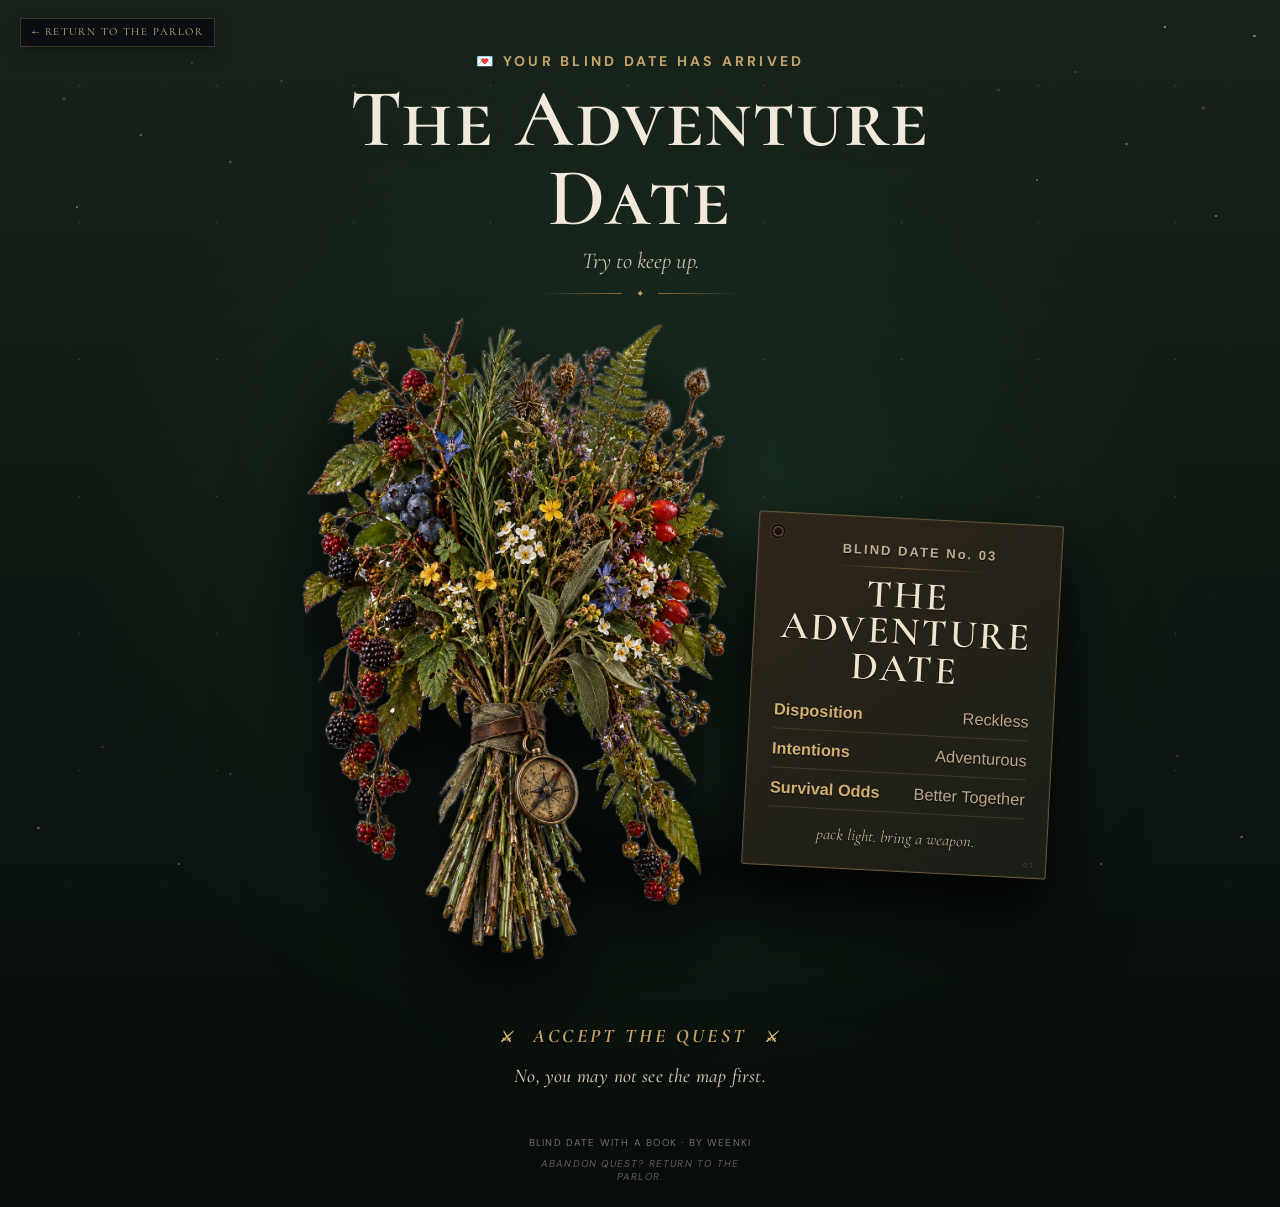
==== commit 154cf141: "Favicon Add" ====
--- a/adventure/index.html
+++ b/adventure/index.html
@@ -4,6 +4,7 @@
   <meta charset="utf-8">
   <meta name="viewport" content="width=device-width,initial-scale=1">
   <meta name="theme-color" content="#102016">
+  <link rel="icon" href="../favicon.svg" type="image/svg+xml">
   <title>The Adventure Date · Blind Date With a Book</title>
   <link rel="stylesheet" href="style.css?v=adventure-parlor-exit-v2">
 </head>
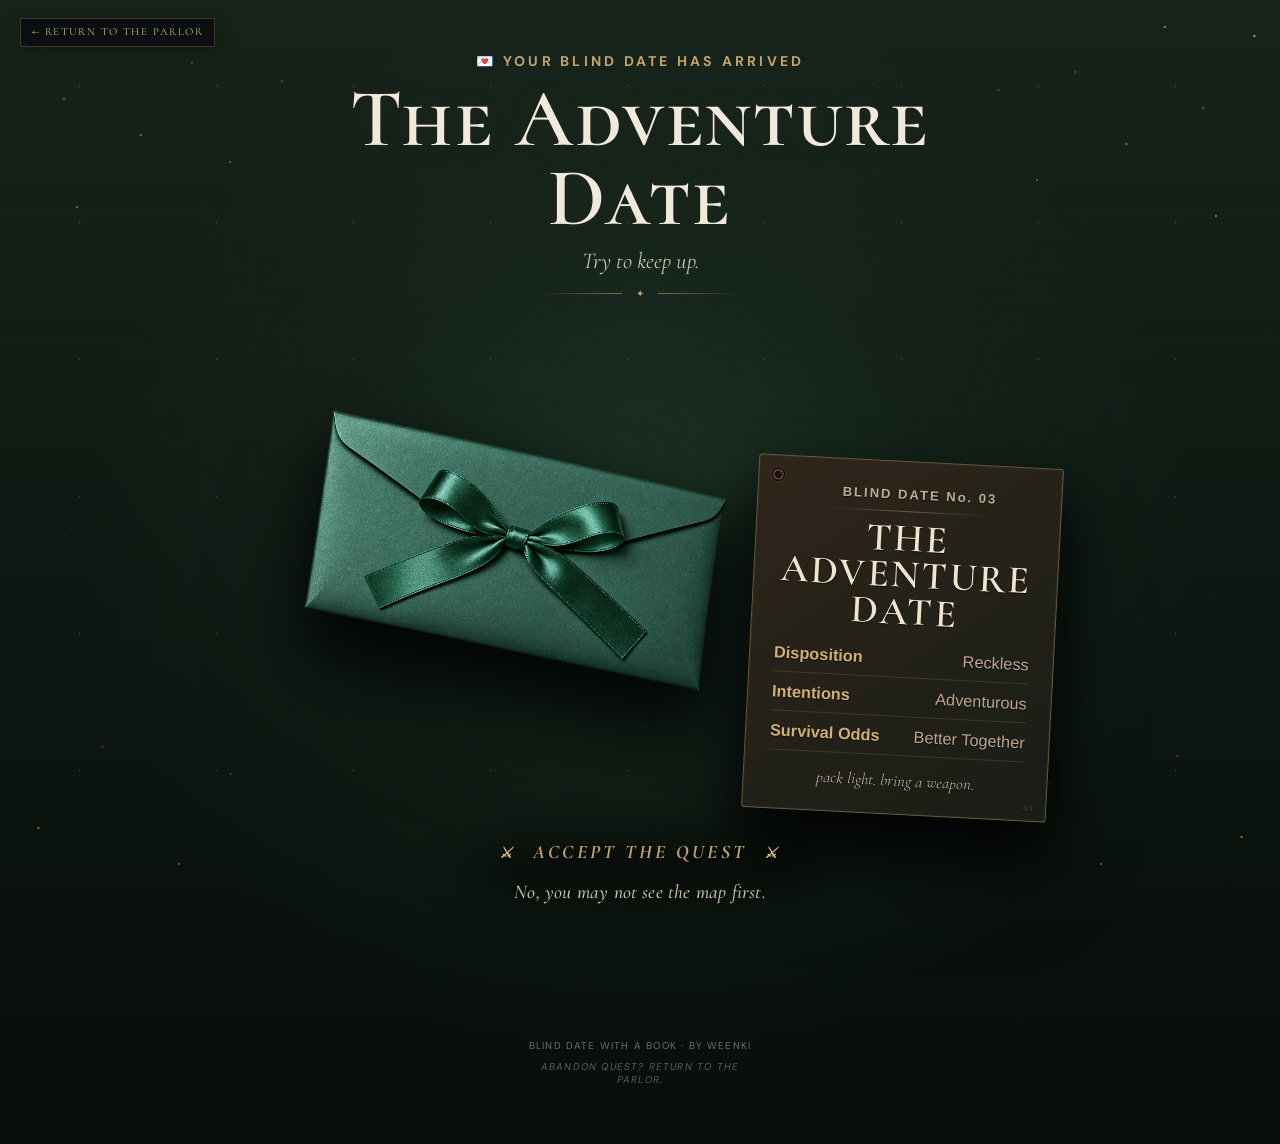
==== commit 33791ef2: "Add Footer Clearance - Dot Death" ====
--- a/adventure/index.html
+++ b/adventure/index.html
@@ -6,7 +6,7 @@
   <meta name="theme-color" content="#102016">
   <link rel="icon" href="../favicon.svg" type="image/svg+xml">
   <title>The Adventure Date · Blind Date With a Book</title>
-  <link rel="stylesheet" href="style.css?v=adventure-parlor-exit-v2">
+  <link rel="stylesheet" href="style.css?v=adventure-envelopes-final-v3">
 </head>
 <body>
   <a class="parlor-return" href="../" aria-label="Return to the Parlor">← RETURN TO THE PARLOR</a>
--- a/adventure/style.css
+++ b/adventure/style.css
@@ -2003,6 +2003,14 @@
 @media(max-width:620px){.parlor-return{top:10px;left:10px;padding:7px 9px;font-size:.61rem;letter-spacing:.1em}}
 @media(prefers-reduced-motion:reduce){.parlor-return,.parlor-footer-link{transition:none}.parlor-return:hover,.parlor-return:focus-visible{transform:none}}
 
+/* Final apartment cleanup: mute the reveal motes, remove them once opened,
+   and reserve enough room that the review controls never crowd the footer. */
+.motes span{background:#7f3b35;box-shadow:0 0 8px rgba(112,42,38,.42)}
+.experience.opened{min-height:940px}
+.experience.opened .motes{display:none!important}
+footer{flex:0 0 auto;padding-bottom:34px}
+@media(max-width:720px){.experience.opened{min-height:1040px}}
+
 /* =========================================================
    ADVENTURE FIELD-REPORT SKIN
    IMPORTANT: all selectors are scoped to .adventure-review.
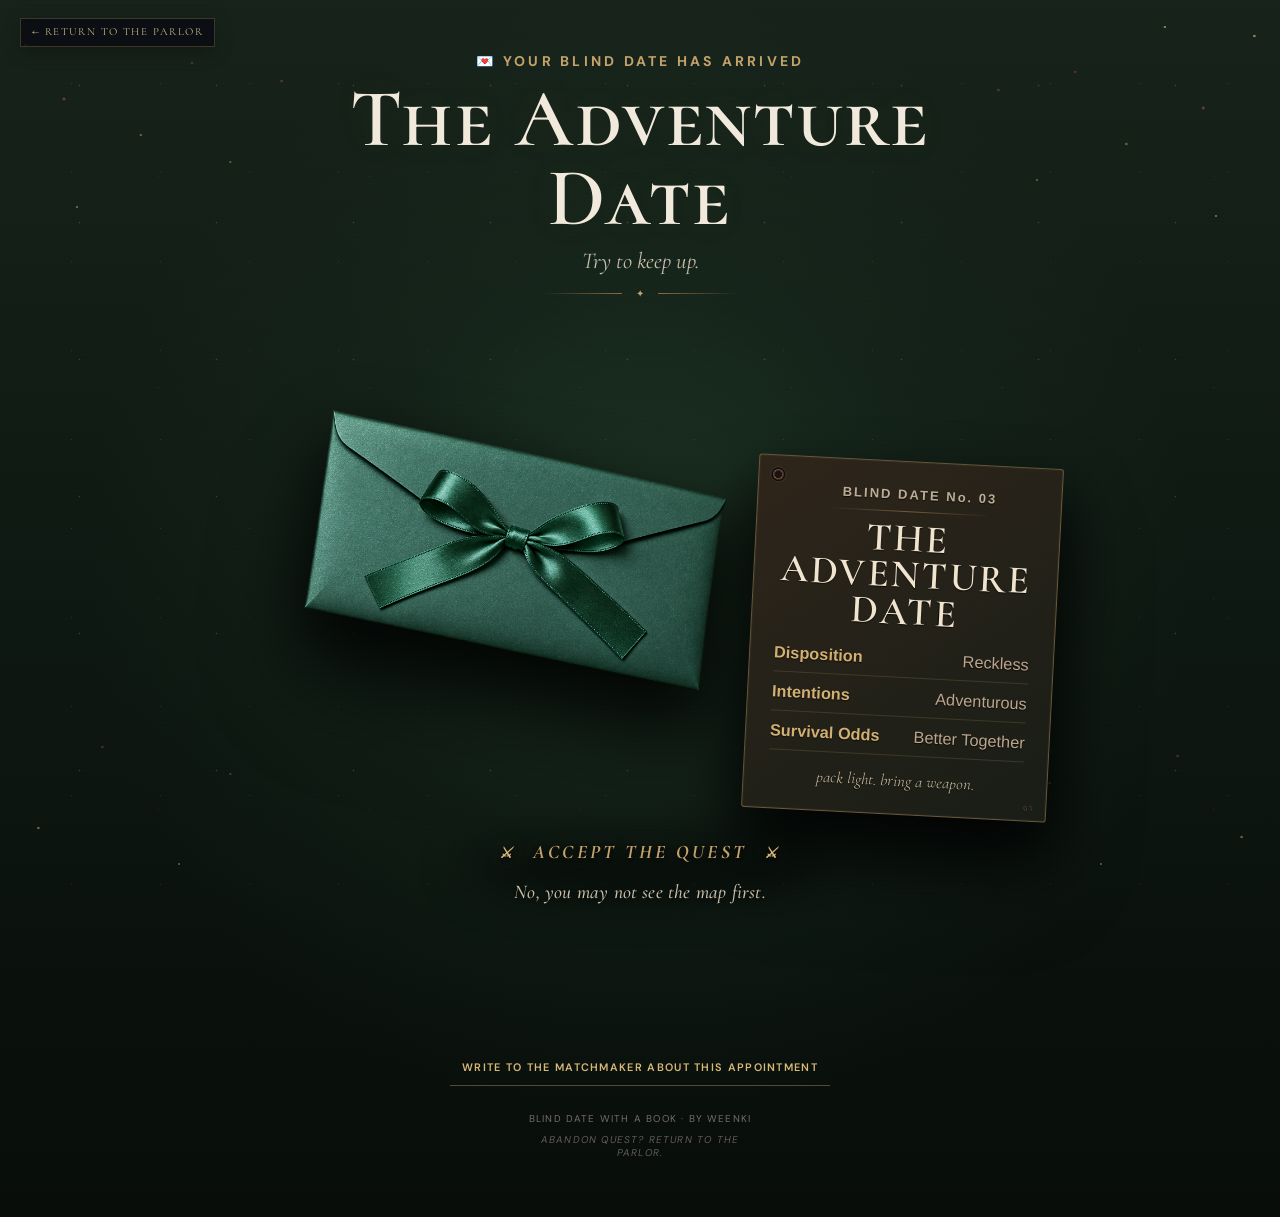
==== commit 053cbf1b: "QOL Changes + Wiring" ====
--- a/adventure/index.html
+++ b/adventure/index.html
@@ -152,12 +152,16 @@
       </div>
     </section>
 
+    <nav class="matchmaker-correspondence" aria-label="Matchmaker correspondence">
+      <a href="../?write=matchmaker&resident=The+Adventure+Date">WRITE TO THE MATCHMAKER ABOUT THIS APPOINTMENT</a>
+    </nav>
+
     <footer>
       Blind Date With a Book · by Weenki
       <a class="parlor-footer-link" href="../">Abandon quest? Return to the Parlor.</a>
     </footer>
   </main>
-  <script src="../house-data.js?v=back-office-v1"></script>
+  <script src="../house-data.js?v=trope-lines-v2"></script>
 
   <script src="script.js?v=adventure-back-office-v1"></script>
 </body>
--- a/adventure/style.css
+++ b/adventure/style.css
@@ -2093,3 +2093,9 @@
 .adventure-review .review-success>span{color:#d6ad68}
 .adventure-review .review-success h2{color:#f6e7c7}
 .adventure-review .review-success p{color:#c9bba0}
+
+/* Correspondence sits in normal page flow, clear of the apartment controls. */
+.matchmaker-correspondence{position:relative;z-index:10;flex:0 0 auto;margin:28px auto 8px;padding:0 16px;text-align:center}
+.matchmaker-correspondence a{display:inline-block;max-width:100%;padding:10px 12px;border-bottom:1px solid rgba(217,185,119,.35);color:#d9b977;font:600 .68rem/1.5 "DM Sans",sans-serif;letter-spacing:.12em;text-decoration:none;transition:color .2s ease,border-color .2s ease}
+.matchmaker-correspondence a:hover,.matchmaker-correspondence a:focus-visible{color:#fff0d0;border-color:#fff0d0}
+@media(max-width:620px){.matchmaker-correspondence{margin-top:24px}.matchmaker-correspondence a{font-size:.62rem;letter-spacing:.07em}}
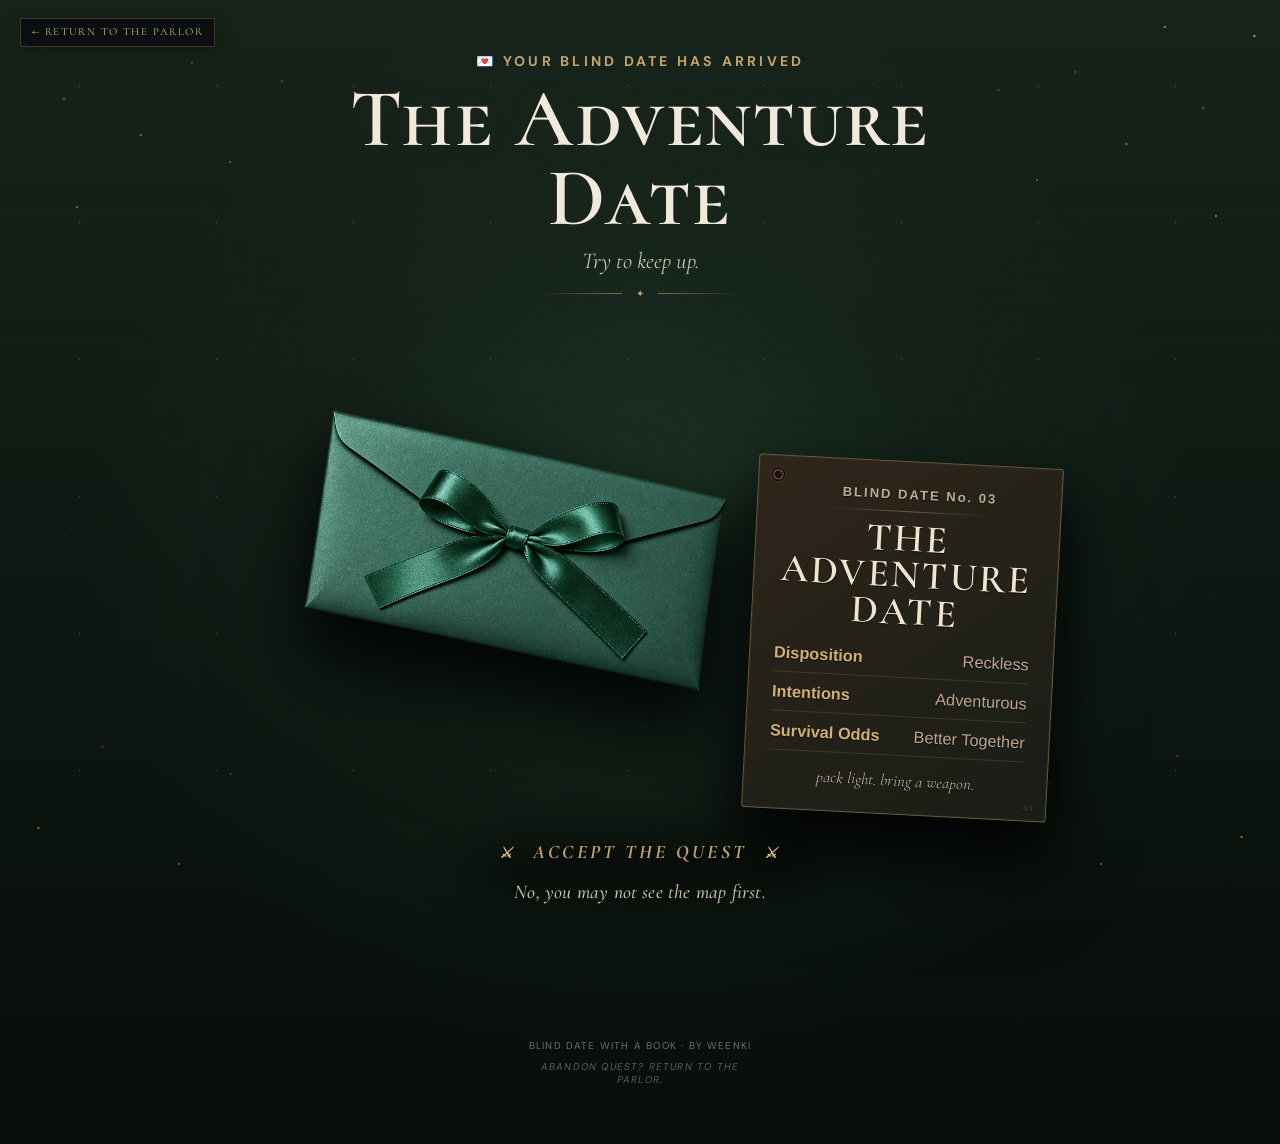
==== commit 5d20e130: "QOL Updates - Wiring for Correstpondence" ====
--- a/adventure/index.html
+++ b/adventure/index.html
@@ -145,6 +145,10 @@
           </div>
         </section>
 
+        <nav class="matchmaker-correspondence" aria-label="Matchmaker correspondence">
+          <a href="../?write=matchmaker&resident=The+Adventure+Date">WRITE TO THE MATCHMAKER ABOUT THIS APPOINTMENT</a>
+        </nav>
+
       </article>
 
       <div class="motes" aria-hidden="true">
@@ -152,9 +156,6 @@
       </div>
     </section>
 
-    <nav class="matchmaker-correspondence" aria-label="Matchmaker correspondence">
-      <a href="../?write=matchmaker&resident=The+Adventure+Date">WRITE TO THE MATCHMAKER ABOUT THIS APPOINTMENT</a>
-    </nav>
 
     <footer>
       Blind Date With a Book · by Weenki
--- a/adventure/style.css
+++ b/adventure/style.css
@@ -2094,8 +2094,9 @@
 .adventure-review .review-success h2{color:#f6e7c7}
 .adventure-review .review-success p{color:#c9bba0}
 
-/* Correspondence sits in normal page flow, clear of the apartment controls. */
-.matchmaker-correspondence{position:relative;z-index:10;flex:0 0 auto;margin:28px auto 8px;padding:0 16px;text-align:center}
-.matchmaker-correspondence a{display:inline-block;max-width:100%;padding:10px 12px;border-bottom:1px solid rgba(217,185,119,.35);color:#d9b977;font:600 .68rem/1.5 "DM Sans",sans-serif;letter-spacing:.12em;text-decoration:none;transition:color .2s ease,border-color .2s ease}
-.matchmaker-correspondence a:hover,.matchmaker-correspondence a:focus-visible{color:#fff0d0;border-color:#fff0d0}
-@media(max-width:620px){.matchmaker-correspondence{margin-top:24px}.matchmaker-correspondence a{font-size:.62rem;letter-spacing:.07em}}
+/* Companion to the Parlor return control, anchored below the expanding review. */
+.matchmaker-correspondence{position:relative;z-index:10;display:flex;justify-content:flex-end;width:min(94vw,760px);margin:28px auto 12px;padding:0;text-align:right}
+.matchmaker-correspondence a{display:inline-block;max-width:100%;padding:9px 12px;border:1px solid rgba(199,165,91,.38);background:rgba(8,9,16,.82);box-shadow:0 5px 18px rgba(0,0,0,.28);color:#c9b785;font-family:"Cormorant SC","Cormorant Garamond",Georgia,serif;font-size:.68rem;line-height:1.4;letter-spacing:.13em;text-decoration:none;transition:transform .18s ease,border-color .18s ease,color .18s ease,background .18s ease}
+.matchmaker-correspondence a:hover,.matchmaker-correspondence a:focus-visible{color:#fff0d0;border-color:#c9b785;background:rgba(18,17,23,.94);transform:translateY(-2px)}
+@media(max-width:620px){.matchmaker-correspondence{margin-top:24px;padding:0 10px}.matchmaker-correspondence a{font-size:.61rem;letter-spacing:.08em}}
+@media(prefers-reduced-motion:reduce){.matchmaker-correspondence a{transition:none}.matchmaker-correspondence a:hover,.matchmaker-correspondence a:focus-visible{transform:none}}
